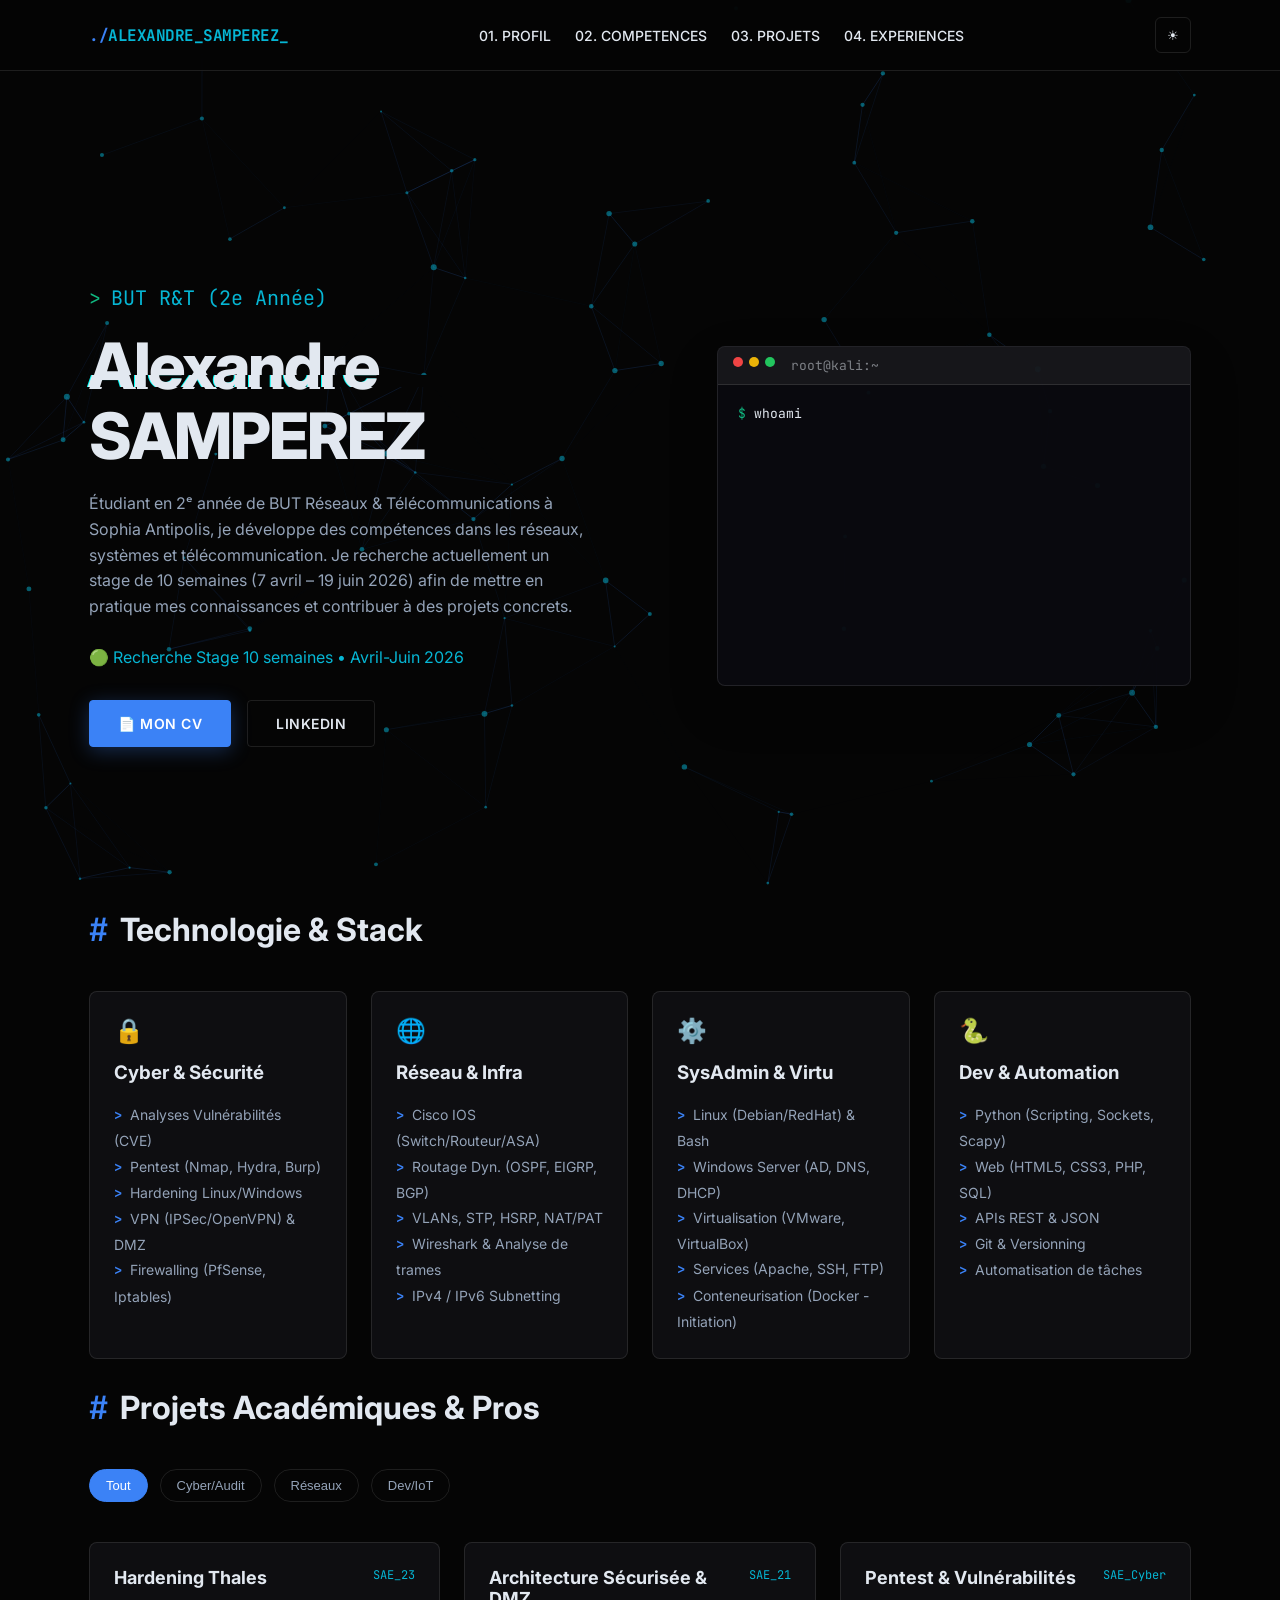
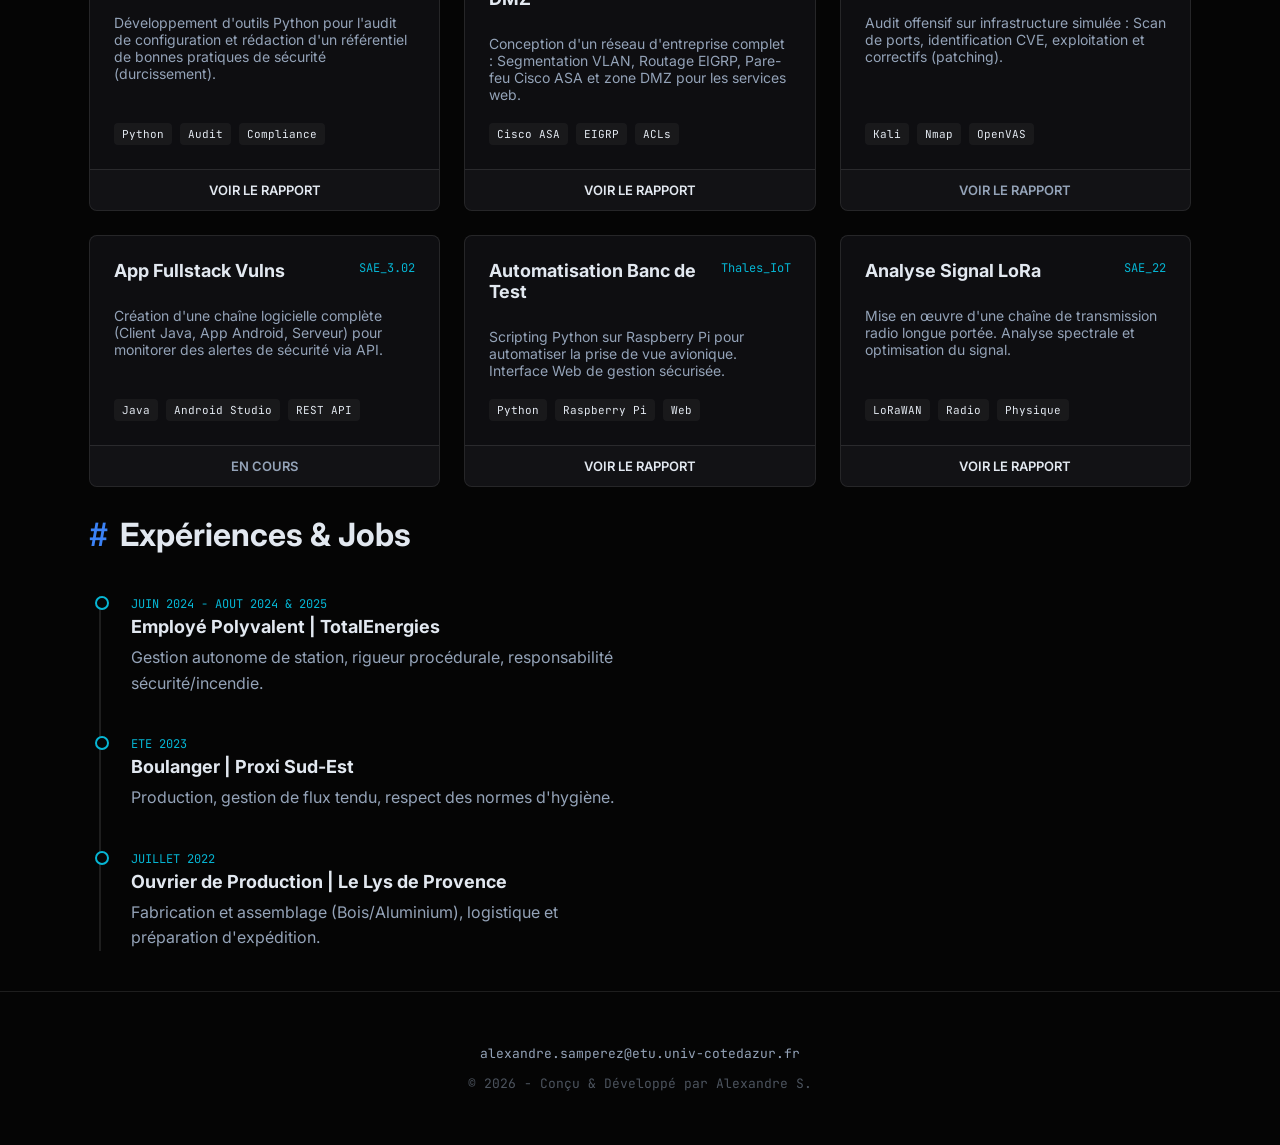
==== index.html @ 9ec98d9a "Update index.html" ====
<!DOCTYPE html>
<html lang="fr" data-theme="dark">
<head>
  <meta charset="utf-8" />
  <meta name="viewport" content="width=device-width,initial-scale=1" />
  <title>Portfolio – Alexandre SAMPEREZ | R&T</title>
  <meta name="description" content="Portfolio Alexandre SAMPEREZ – BUT R&T – Réseaux, Systèmes & Cybersécurité">
  <link href="https://fonts.googleapis.com/css2?family=JetBrains+Mono:wght@400;700&family=Inter:wght@400;600;800&display=swap" rel="stylesheet">
  <link rel="icon" type="image/png" href="favicon.png"> 
  
  <style>
    /* --- VARIABLES (Gestion Thème Sombre par défaut) --- */
    :root {
      --bg: #050505;
      --text: #e2e8f0;
      --muted: #94a3b8;
      --card-bg: rgba(20, 20, 25, 0.6);
      --card-border: rgba(255, 255, 255, 0.1);
      --pri: #3b82f6;       /* Bleu Roi */
      --accent: #06b6d4;    /* Cyan */
      --code: #10b981;      /* Vert Terminal */
      --terminal-bg: rgba(10, 10, 15, 0.95);
      --font-main: 'Inter', sans-serif;
      --font-mono: 'JetBrains Mono', monospace;
      --particle-color: rgba(6, 182, 212, 0.5); /* Cyan particules */
      --line-color: rgba(59, 130, 246, 0.2);
    }

    /* --- MODE CLAIR (Override) --- */
    [data-theme="light"] {
      --bg: #f0f4f8;        /* Blanc grisuté tech */
      --text: #1e293b;      /* Gris très foncé */
      --muted: #64748b;
      --card-bg: rgba(255, 255, 255, 0.85);
      --card-border: #cbd5e1; /* Gris clair */
      --pri: #2563eb;       /* Bleu plus vif */
      --accent: #0891b2;    /* Cyan plus foncé */
      --code: #059669;
      --terminal-bg: #1e293b; /* Le terminal reste sombre pour le style */
      --particle-color: rgba(37, 99, 235, 0.3); /* Bleu particules */
      --line-color: rgba(37, 99, 235, 0.15);
    }
    
    *{box-sizing:border-box}
    html{scroll-behavior:smooth}
    
    body{
      margin:0;
      background:var(--bg);
      color:var(--text);
      font-family:var(--font-main);
      overflow-x: hidden;
      transition: background 0.3s, color 0.3s;
    }

    /* BACKGROUND ANIMATION CANVAS */
    #network-canvas {
      position: fixed; top: 0; left: 0; width: 100%; height: 100%;
      z-index: -1; opacity: 1; pointer-events: none; transition: opacity 0.3s;
    }

    a{color:inherit;text-decoration:none;transition:0.3s}
    .container{max-width:1150px;margin:0 auto;padding:0 24px; position:relative; z-index:2;}

    /* --- NAVIGATION --- */
    header{
      position:sticky;top:0;z-index:100;
      background:rgba(var(--bg), 0.8); /* Astuce pour transparence */
      background-color: var(--bg); /* Fallback */
      backdrop-filter:blur(12px);
      border-bottom:1px solid var(--card-border);
      transition: background-color 0.3s;
    }
    /* Fix backdrop pour light/dark via RGBA dynamique en JS ou simple opacité background */
    [data-theme="light"] header { background: rgba(240, 244, 248, 0.85); }
    [data-theme="dark"] header { background: rgba(5, 5, 5, 0.85); }

    .nav{display:flex;align-items:center;justify-content:space-between;height:70px}
    .brand{font-family:var(--font-mono); font-weight:700; color:var(--accent); letter-spacing:-0.5px;}
    .navlinks{display:none;gap:24px;font-size:14px;font-weight:500}
    @media (min-width:768px){.navlinks{display:flex}}
    .navlinks a:hover{color:var(--accent);}
    
    /* Boutons Header */
    .header-actions { display:flex; gap:10px; align-items:center; }
    .btn-icon {
      background:transparent; border:1px solid var(--card-border); color:var(--text);
      width:36px; height:36px; border-radius:6px; cursor:pointer; display:grid; place-items:center;
      transition:0.3s;
    }
    .btn-icon:hover { border-color:var(--accent); color:var(--accent); background:rgba(255,255,255,0.05); }

    /* --- HERO SECTION --- */
    .hero{
      min-height:90vh;
      display:flex; flex-direction:column; justify-content:center;
      padding-top:80px;
    }
    @media (min-width:900px){ 
      .hero-grid { display:grid; grid-template-columns:1.2fr 1fr; gap:60px; align-items:center; } 
    }

    .hero-text h1{
      font-size:clamp(40px, 6vw, 64px);
      line-height:1.1; font-weight:800; margin:0 0 20px 0; letter-spacing:-2px;
    }
    
    /* GLITCH EFFECT (Adapté pour être visible en light mode) */
    .glitch { position: relative; }
    .glitch::before, .glitch::after {
      content: attr(data-text); position: absolute; top: 0; left: 0; width: 100%; height: 100%;
      background: var(--bg); /* Important pour cacher le texte dessous */
    }
    .glitch::before {
      left: 2px; text-shadow: -1px 0 #ff00c1; clip: rect(44px, 450px, 56px, 0);
      animation: glitch-anim 5s infinite linear alternate-reverse;
    }
    .glitch::after {
      left: -2px; text-shadow: -1px 0 #00fff9; clip: rect(44px, 450px, 56px, 0);
      animation: glitch-anim2 5s infinite linear alternate-reverse;
    }
    @keyframes glitch-anim {
      0% { clip: rect(31px, 9999px, 94px, 0); }
      5% { clip: rect(70px, 9999px, 11px, 0); }
      100% { clip: rect(48px, 9999px, 80px, 0); }
    }
    @keyframes glitch-anim2 {
      0% { clip: rect(65px, 9999px, 100px, 0); }
      5% { clip: rect(10px, 9999px, 30px, 0); }
      100% { clip: rect(10px, 9999px, 98px, 0); }
    }

    .subtitle{
      font-size:20px; color:var(--accent); margin-bottom:20px; font-family:var(--font-mono);
      display:flex; align-items:center; gap:10px;
    }
    .subtitle::before { content:">"; color:var(--code); }

    .desc{ color:var(--muted); line-height:1.6; max-width:500px; margin-bottom:30px; font-size:16px;}

    /* TERMINAL WINDOW STYLE */
    .terminal{
      background:var(--terminal-bg);
      border:1px solid var(--card-border);
      border-radius:8px;
      box-shadow: 0 20px 50px rgba(0,0,0,0.2);
      font-family:var(--font-mono); font-size:13px;
      overflow:hidden;
      width:100%;
      color: #e2e8f0; /* Force le texte clair dans le terminal même en mode light */
    }
    .terminal-header{
      background:rgba(255,255,255,0.05); padding:10px 15px; display:flex; gap:6px;
      border-bottom:1px solid rgba(255,255,255,0.1);
    }
    .dot{width:10px; height:10px; border-radius:50%;}
    .red{background:#ef4444} .yellow{background:#eab308} .green{background:#22c55e}
    .terminal-body{ padding:20px; color: #94a3b8; height:300px; overflow-y:auto;}
    .cmd{ color: #e2e8f0; }
    .out{ color: var(--code); margin-bottom:10px; display:block;}
    .cursor{ animation: blink 1s infinite; font-weight:bold; color:var(--accent);}
    @keyframes blink{ 50%{opacity:0} }

    /* BUTTONS */
    .cta-group{ display:flex; gap:16px; margin-top:30px; }
    .btn{
      padding:14px 28px; border-radius:4px; font-weight:600; cursor:pointer;
      display:inline-flex; align-items:center; gap:10px; transition:0.3s;
      text-transform:uppercase; font-size:14px; letter-spacing:0.5px;
    }
    .btn-pri{
      background:var(--pri); color:white; border:1px solid var(--pri);
      box-shadow:0 4px 20px rgba(59, 130, 246, 0.3);
    }
    .btn-pri:hover{ box-shadow:0 6px 25px rgba(59, 130, 246, 0.5); transform:translateY(-2px); }
    .btn-sec{
      background:transparent; border:1px solid var(--card-border); color:var(--text);
    }
    .btn-sec:hover{ border-color:var(--text); background:rgba(125,125,125,0.1); }

    /* --- SECTIONS COMMON --- */
    section{padding:100px 0;}
    h2{ font-size:32px; margin-bottom:40px; display:flex; align-items:center; gap:12px; color:var(--text);}
    h2::before{ content:"#"; color:var(--pri); font-family:var(--font-mono); }

    /* --- SKILLS GRID --- */
    .grid-skills{ display:grid; grid-template-columns:repeat(auto-fit, minmax(250px, 1fr)); gap:24px; }
    .skill-card{
      background:var(--card-bg); border:1px solid var(--card-border);
      padding:24px; border-radius:8px; transition:0.3s;
    }
    .skill-card:hover{ border-color:var(--accent); box-shadow:0 10px 30px -10px rgba(6, 182, 212, 0.15); transform:translateY(-5px); }
    .skill-icon{ font-size:24px; margin-bottom:16px; color:var(--accent); }
    .skill-list{ list-style:none; padding:0; margin:0; font-size:14px; color:var(--muted); line-height:1.8; }
    .skill-list li::before{ content:"> "; color:var(--pri); font-family:var(--font-mono); font-weight:bold; }

    /* --- PROJECTS --- */
    .filter-bar{ margin-bottom:40px; display:flex; gap:12px; flex-wrap:wrap; }
    .filter-pill{
      background:transparent; border:1px solid var(--card-border);
      padding:8px 16px; border-radius:50px; cursor:pointer; font-size:13px; color:var(--muted); transition:0.3s;
    }
    .filter-pill:hover, .filter-pill.active{ background:var(--pri); color:white; border-color:var(--pri); }

    .project-grid{ display:grid; grid-template-columns:repeat(auto-fill, minmax(300px, 1fr)); gap:24px; }
    .project-card{
      background:var(--card-bg); border:1px solid var(--card-border);
      border-radius:8px; overflow:hidden; display:flex; flex-direction:column;
      transition:0.3s; position:relative;
    }
    .project-card::before{
      content:""; position:absolute; top:0; left:0; width:100%; height:2px;
      background:linear-gradient(90deg, var(--pri), var(--accent));
      transform:scaleX(0); transform-origin:left; transition:0.4s;
    }
    .project-card:hover::before{ transform:scaleX(1); }
    .project-card:hover{ transform:translateY(-5px); box-shadow:0 10px 30px -10px rgba(0,0,0,0.1); }

    .p-body{ padding:24px; flex-grow:1; display:flex; flex-direction:column; }
    .p-head{ display:flex; justify-content:space-between; align-items:start; margin-bottom:12px; }
    .p-title{ font-size:18px; font-weight:700; margin:0; color:var(--text); }
    .p-folder{ font-family:var(--font-mono); font-size:12px; color:var(--accent); }
    .p-desc{ font-size:14px; color:var(--muted); margin-bottom:20px; flex-grow:1; }
    .p-tags{ display:flex; flex-wrap:wrap; gap:8px; margin-top:auto; }
    .tag{ font-size:11px; font-family:var(--font-mono); padding:4px 8px; background:rgba(125,125,125,0.1); border-radius:4px; color:var(--text); }
    
    .p-link{
      display:block; text-align:center; padding:12px; font-size:13px; font-weight:600; color:var(--text);
      border-top:1px solid var(--card-border); background:rgba(125,125,125,0.05);
    }
    .p-link:hover{ background:rgba(125,125,125,0.1); color:var(--accent); }

    /* --- XP TIMELINE --- */
    .timeline{ border-left:2px solid var(--card-border); padding-left:30px; margin-left:10px; }
    .xp-item{ position:relative; margin-bottom:40px; }
    .xp-item::after{
      content:""; position:absolute; left:-36px; top:0; width:10px; height:10px;
      background:var(--bg); border:2px solid var(--accent); border-radius:50%;
      transition:background 0.3s;
    }
    .xp-date{ font-family:var(--font-mono); color:var(--accent); font-size:12px; margin-bottom:4px; display:block; }
    .xp-title{ font-size:18px; font-weight:700; margin:0 0 8px 0; color:var(--text); }

    /* --- FOOTER --- */
    footer{ border-top:1px solid var(--card-border); padding:40px 0; text-align:center; color:var(--muted); font-size:13px; font-family:var(--font-mono); }
    
    /* ANIMATIONS */
    .reveal{ opacity:0; transform:translateY(20px); transition:0.6s ease-out; }
    .reveal.active{ opacity:1; transform:translateY(0); }
  </style>
</head>
<body>

  <canvas id="network-canvas"></canvas>

  <header>
    <div class="container nav">
      <div class="brand">
        <span style="color:var(--pri)">./</span>ALEXANDRE_SAMPEREZ<span class="cursor">_</span>
      </div>
      <nav class="navlinks">
        <a href="#">01. PROFIL</a>
        <a href="#skills">02. COMPETENCES</a>
        <a href="#projects">03. PROJETS</a>
        <a href="#xp">04. EXPERIENCES</a>
      </nav>
      
      <div class="header-actions">
        <button id="themeToggle" class="btn-icon" title="Changer le thème">☀</button>
      </div>
    </div>
  </header>

  <main>
    <section class="hero container">
      <div class="hero-grid">
        <div class="hero-text reveal active">
          <div class="subtitle">BUT R&T (2e Année)</div>
          <h1 class="glitch" data-text="Alexandre SAMPEREZ">Alexandre SAMPEREZ</h1>
          <p class="desc">
            Étudiant en 2ᵉ année de BUT Réseaux & Télécommunications à Sophia Antipolis, je développe des compétences dans les réseaux, systèmes et télécommunication. Je recherche actuellement un stage de 10 semaines (7 avril – 19 juin 2026) afin de mettre en pratique mes connaissances et contribuer à des projets concrets.
            <br><br>
            <span style="color:var(--accent)">🟢 Recherche Stage 10 semaines • Avril-Juin 2026</span>
          </p>
          <div class="cta-group">
            <a href="CV_SAMPEREZ_Alexandre.pdf" target="_blank" class="btn btn-pri">📄 MON CV</a>
            <a href="https://linkedin.com/in/alexandresamperez" target="_blank" class="btn btn-sec">LinkedIn</a>
          </div>
        </div>

        <div class="terminal reveal active">
          <div class="terminal-header">
            <div class="dot red"></div><div class="dot yellow"></div><div class="dot green"></div>
            <span style="margin-left:10px; opacity:0.5">root@kali:~</span>
          </div>
          <div class="terminal-body" id="term-body">
            </div>
        </div>
      </div>
    </section>

    <section id="skills" class="container">
      <h2 class="reveal">Technologie & Stack</h2>
      <div class="grid-skills">
        
        <div class="skill-card reveal">
          <div class="skill-icon">🔒</div>
          <h3 style="margin-top:0; color:var(--text)">Cyber & Sécurité</h3>
          <ul class="skill-list">
            <li>Analyses Vulnérabilités (CVE)</li>
            <li>Pentest (Nmap, Hydra, Burp)</li>
            <li>Hardening Linux/Windows</li>
            <li>VPN (IPSec/OpenVPN) & DMZ</li>
            <li>Firewalling (PfSense, Iptables)</li>
          </ul>
        </div>

        <div class="skill-card reveal">
          <div class="skill-icon">🌐</div>
          <h3 style="margin-top:0; color:var(--text)">Réseau & Infra</h3>
          <ul class="skill-list">
            <li>Cisco IOS (Switch/Routeur/ASA)</li>
            <li>Routage Dyn. (OSPF, EIGRP, BGP)</li>
            <li>VLANs, STP, HSRP, NAT/PAT</li>
            <li>Wireshark & Analyse de trames</li>
            <li>IPv4 / IPv6 Subnetting</li>
          </ul>
        </div>

        <div class="skill-card reveal">
          <div class="skill-icon">⚙️</div>
          <h3 style="margin-top:0; color:var(--text)">SysAdmin & Virtu</h3>
          <ul class="skill-list">
            <li>Linux (Debian/RedHat) & Bash</li>
            <li>Windows Server (AD, DNS, DHCP)</li>
            <li>Virtualisation (VMware, VirtualBox)</li>
            <li>Services (Apache, SSH, FTP)</li>
            <li>Conteneurisation (Docker - Initiation)</li>
          </ul>
        </div>

        <div class="skill-card reveal">
          <div class="skill-icon">🐍</div>
          <h3 style="margin-top:0; color:var(--text)">Dev & Automation</h3>
          <ul class="skill-list">
            <li>Python (Scripting, Sockets, Scapy)</li>
            <li>Web (HTML5, CSS3, PHP, SQL)</li>
            <li>APIs REST & JSON</li>
            <li>Git & Versionning</li>
            <li>Automatisation de tâches</li>
          </ul>
        </div>

      </div>
    </section>

    <section id="projects" class="container">
      <h2 class="reveal">Projets Académiques & Pros</h2>
      
      <div class="filter-bar reveal">
        <button class="filter-pill active" onclick="filter('all')">Tout</button>
        <button class="filter-pill" onclick="filter('cyber')">Cyber/Audit</button>
        <button class="filter-pill" onclick="filter('net')">Réseaux</button>
        <button class="filter-pill" onclick="filter('dev')">Dev/IoT</button>
      </div>

      <div class="project-grid">
        
        <div class="project-card reveal" data-cat="cyber dev">
          <div class="p-body">
            <div class="p-head">
              <h3 class="p-title">Hardening Thales</h3>
              <span class="p-folder">SAE_23</span>
            </div>
            <p class="p-desc">Développement d'outils Python pour l'audit de configuration et rédaction d'un référentiel de bonnes pratiques de sécurité (durcissement).</p>
            <div class="p-tags">
              <span class="tag">Python</span>
              <span class="tag">Audit</span>
              <span class="tag">Compliance</span>
            </div>
          </div>
          <a href="Thales13_SAE23_24_rapport.docx.pdf" target="_blank" class="p-link">VOIR LE RAPPORT</a>
        </div>

        <div class="project-card reveal" data-cat="net cyber">
          <div class="p-body">
            <div class="p-head">
              <h3 class="p-title">Architecture Sécurisée & DMZ</h3>
              <span class="p-folder">SAE_21</span>
            </div>
            <p class="p-desc">Conception d'un réseau d'entreprise complet : Segmentation VLAN, Routage EIGRP, Pare-feu Cisco ASA et zone DMZ pour les services web.</p>
            <div class="p-tags">
              <span class="tag">Cisco ASA</span>
              <span class="tag">EIGRP</span>
              <span class="tag">ACLs</span>
            </div>
          </div>
          <a href="RAPPORT_SAE21_DROUSSI_SAMPEREZ_GRIRA.pdf" target="_blank" class="p-link">VOIR LE RAPPORT</a>
        </div>

        <div class="project-card reveal" data-cat="cyber">
          <div class="p-body">
            <div class="p-head">
              <h3 class="p-title">Pentest & Vulnérabilités</h3>
              <span class="p-folder">SAE_Cyber</span>
            </div>
            <p class="p-desc">Audit offensif sur infrastructure simulée : Scan de ports, identification CVE, exploitation et correctifs (patching).</p>
            <div class="p-tags">
              <span class="tag">Kali</span>
              <span class="tag">Nmap</span>
              <span class="tag">OpenVAS</span>
            </div>
          </div>
          <a href="RAPPORT_SAE34_SAMPEREZ_Alexandre.pdf" class="p-link" style="color:var(--muted)">VOIR LE RAPPORT</a>
        </div>

        <div class="project-card reveal" data-cat="dev">
          <div class="p-body">
            <div class="p-head">
              <h3 class="p-title">App Fullstack Vulns</h3>
              <span class="p-folder">SAE_3.02</span>
            </div>
            <p class="p-desc">Création d'une chaîne logicielle complète (Client Java, App Android, Serveur) pour monitorer des alertes de sécurité via API.</p>
            <div class="p-tags">
              <span class="tag">Java</span>
              <span class="tag">Android Studio</span>
              <span class="tag">REST API</span>
            </div>
          </div>
          <a href="#" class="p-link" style="color:var(--muted)">EN COURS</a>
        </div>

        <div class="project-card reveal" data-cat="dev">
          <div class="p-body">
            <div class="p-head">
              <h3 class="p-title">Automatisation Banc de Test</h3>
              <span class="p-folder">Thales_IoT</span>
            </div>
            <p class="p-desc">Scripting Python sur Raspberry Pi pour automatiser la prise de vue avionique. Interface Web de gestion sécurisée.</p>
            <div class="p-tags">
              <span class="tag">Python</span>
              <span class="tag">Raspberry Pi</span>
              <span class="tag">Web</span>
            </div>
          </div>
          <a href="rapport sae23_24 Groupe 1.pdf" target="_blank" class="p-link">VOIR LE RAPPORT</a>
        </div>

         <div class="project-card reveal" data-cat="net">
          <div class="p-body">
            <div class="p-head">
              <h3 class="p-title">Analyse Signal LoRa</h3>
              <span class="p-folder">SAE_22</span>
            </div>
            <p class="p-desc">Mise en œuvre d'une chaîne de transmission radio longue portée. Analyse spectrale et optimisation du signal.</p>
            <div class="p-tags">
              <span class="tag">LoRaWAN</span>
              <span class="tag">Radio</span>
              <span class="tag">Physique</span>
            </div>
          </div>
          <a href="Sujet de seance encadrée N°7_DROUSSI_SAMPEREZ_ABDALLAH_DESMET.pdf" target="_blank" class="p-link">VOIR LE RAPPORT</a>
        </div>

      </div>
    </section>

    <section id="xp" class="container">
      <h2 class="reveal">Expériences & Jobs</h2>
      <div class="timeline reveal">
        <div class="xp-item">
          <span class="xp-date">JUIN 2024 - AOUT 2024 & 2025</span>
          <h3 class="xp-title">Employé Polyvalent | TotalEnergies</h3>
          <p class="desc" style="margin:0">Gestion autonome de station, rigueur procédurale, responsabilité sécurité/incendie.</p>
        </div>
        <div class="xp-item">
          <span class="xp-date">ETE 2023</span>
          <h3 class="xp-title">Boulanger | Proxi Sud-Est</h3>
          <p class="desc" style="margin:0">Production, gestion de flux tendu, respect des normes d'hygiène.</p>
        </div>
        <div class="xp-item">
          <span class="xp-date">JUILLET 2022</span>
          <h3 class="xp-title">Ouvrier de Production | Le Lys de Provence</h3>
          <p class="desc" style="margin:0">Fabrication et assemblage (Bois/Aluminium), logistique et préparation d'expédition.</p>
        </div>
      </div>
    </section>
  </main>

  <footer>
    <div class="container">
      <p>alexandre.samperez@etu.univ-cotedazur.fr</p>
      <p style="opacity:0.5; margin-top:10px">© <span id="year"></span> - Conçu & Développé par Alexandre S.</p>
    </div>
  </footer>

  <script>
    // 1. THEME MANAGEMENT
    const themeBtn = document.getElementById('themeToggle');
    const html = document.documentElement;
    
    // Check local storage or preference
    const savedTheme = localStorage.getItem('theme') || 'dark';
    html.setAttribute('data-theme', savedTheme);
    themeBtn.textContent = savedTheme === 'light' ? '🌙' : '☀';

    themeBtn.addEventListener('click', () => {
      const current = html.getAttribute('data-theme');
      const target = current === 'dark' ? 'light' : 'dark';
      html.setAttribute('data-theme', target);
      localStorage.setItem('theme', target);
      themeBtn.textContent = target === 'light' ? '🌙' : '☀';
      // Force update of particle color in the next animation frame
    });

    // 2. TERMINAL TYPEWRITER EFFECT
    const termBody = document.getElementById('term-body');
    const commands = [
      { text: "whoami", type: "cmd" },
      { text: "Alexandre SAMPEREZ, Étudiant BUT R&T", type: "out" },
      { text: "cat skills.txt | grep 'Network'", type: "cmd" },
      { text: "> Cisco CCNA (notions), OSPF, VLANs, Wireshark", type: "out" },
      { text: "./find_internship.sh --date='Avril 2026'", type: "cmd" },
      { text: "Searching... Match Found! Available for 10 weeks.", type: "out" },
      { text: "contact --email", type: "cmd" },
      { text: "alexandre.samperez@etu.univ-cotedazur.fr", type: "out", style:"color:var(--accent)" }
    ];

    let cmdIndex = 0;
    let charIndex = 0;
    
    function typeTerminal() {
      if (cmdIndex >= commands.length) return;
      
      const line = commands[cmdIndex];
      let currentLineDiv = termBody.lastElementChild;
      if (!currentLineDiv || charIndex === 0) {
        currentLineDiv = document.createElement('div');
        currentLineDiv.className = line.type;
        if(line.type === 'cmd') currentLineDiv.innerHTML = '<span style="color:var(--code)">$</span> ';
        if(line.style) currentLineDiv.style = line.style;
        termBody.appendChild(currentLineDiv);
      }

      if (line.type === 'cmd') {
        if (charIndex < line.text.length) {
          currentLineDiv.innerHTML += line.text.charAt(charIndex);
          charIndex++;
          setTimeout(typeTerminal, 50 + Math.random()*50);
        } else {
          cmdIndex++;
          charIndex = 0;
          setTimeout(typeTerminal, 800);
        }
      } else {
        currentLineDiv.innerText = line.text;
        cmdIndex++;
        charIndex = 0;
        termBody.scrollTop = termBody.scrollHeight;
        setTimeout(typeTerminal, 200);
      }
    }
    setTimeout(typeTerminal, 1000);

    // 3. NETWORK CANVAS ANIMATION
    const canvas = document.getElementById('network-canvas');
    const ctx = canvas.getContext('2d');
    let width, height;
    let particles = [];

    function resize() {
      width = canvas.width = window.innerWidth;
      height = canvas.height = window.innerHeight;
    }
    window.addEventListener('resize', resize);
    resize();

    class Particle {
      constructor() {
        this.x = Math.random() * width;
        this.y = Math.random() * height;
        this.vx = (Math.random() - 0.5) * 0.5;
        this.vy = (Math.random() - 0.5) * 0.5;
        this.size = Math.random() * 2 + 1;
      }
      update() {
        this.x += this.vx;
        this.y += this.vy;
        if (this.x < 0 || this.x > width) this.vx *= -1;
        if (this.y < 0 || this.y > height) this.vy *= -1;
      }
      draw(color) {
        ctx.fillStyle = color;
        ctx.beginPath();
        ctx.arc(this.x, this.y, this.size, 0, Math.PI * 2);
        ctx.fill();
      }
    }

    function initParticles() {
      particles = [];
      const count = Math.min(window.innerWidth / 15, 100);
      for (let i = 0; i < count; i++) particles.push(new Particle());
    }
    initParticles();

    function animate() {
      ctx.clearRect(0, 0, width, height);
      
      // Get colors dynamically from CSS variables
      const style = getComputedStyle(document.documentElement);
      const pColor = style.getPropertyValue('--particle-color').trim();
      const lColor = style.getPropertyValue('--line-color').trim();

      for (let i = 0; i < particles.length; i++) {
        particles[i].update();
        particles[i].draw(pColor);
        for (let j = i; j < particles.length; j++) {
          const dx = particles[i].x - particles[j].x;
          const dy = particles[i].y - particles[j].y;
          const dist = Math.sqrt(dx * dx + dy * dy);
          if (dist < 150) {
            ctx.strokeStyle = lColor.replace('0.2', (1 - dist/150) * 0.4); // Dynamic opacity
            ctx.lineWidth = 0.5;
            ctx.beginPath();
            ctx.moveTo(particles[i].x, particles[i].y);
            ctx.lineTo(particles[j].x, particles[j].y);
            ctx.stroke();
          }
        }
      }
      requestAnimationFrame(animate);
    }
    animate();

    // 4. FILTERING & SCROLL REVEAL
    function filter(cat) {
      document.querySelectorAll('.filter-pill').forEach(btn => btn.classList.remove('active'));
      event.target.classList.add('active');
      document.querySelectorAll('.project-card').forEach(card => {
        if(cat === 'all' || card.dataset.cat.includes(cat)) card.style.display = 'flex';
        else card.style.display = 'none';
      });
    }

    const observer = new IntersectionObserver((entries)=>{
      entries.forEach(e => { if(e.isIntersecting) e.target.classList.add('active') });
    }, {threshold:0.1});
    document.querySelectorAll('.reveal').forEach(el => observer.observe(el));

    document.getElementById('year').textContent = new Date().getFullYear();
  </script>
</body>
</html>
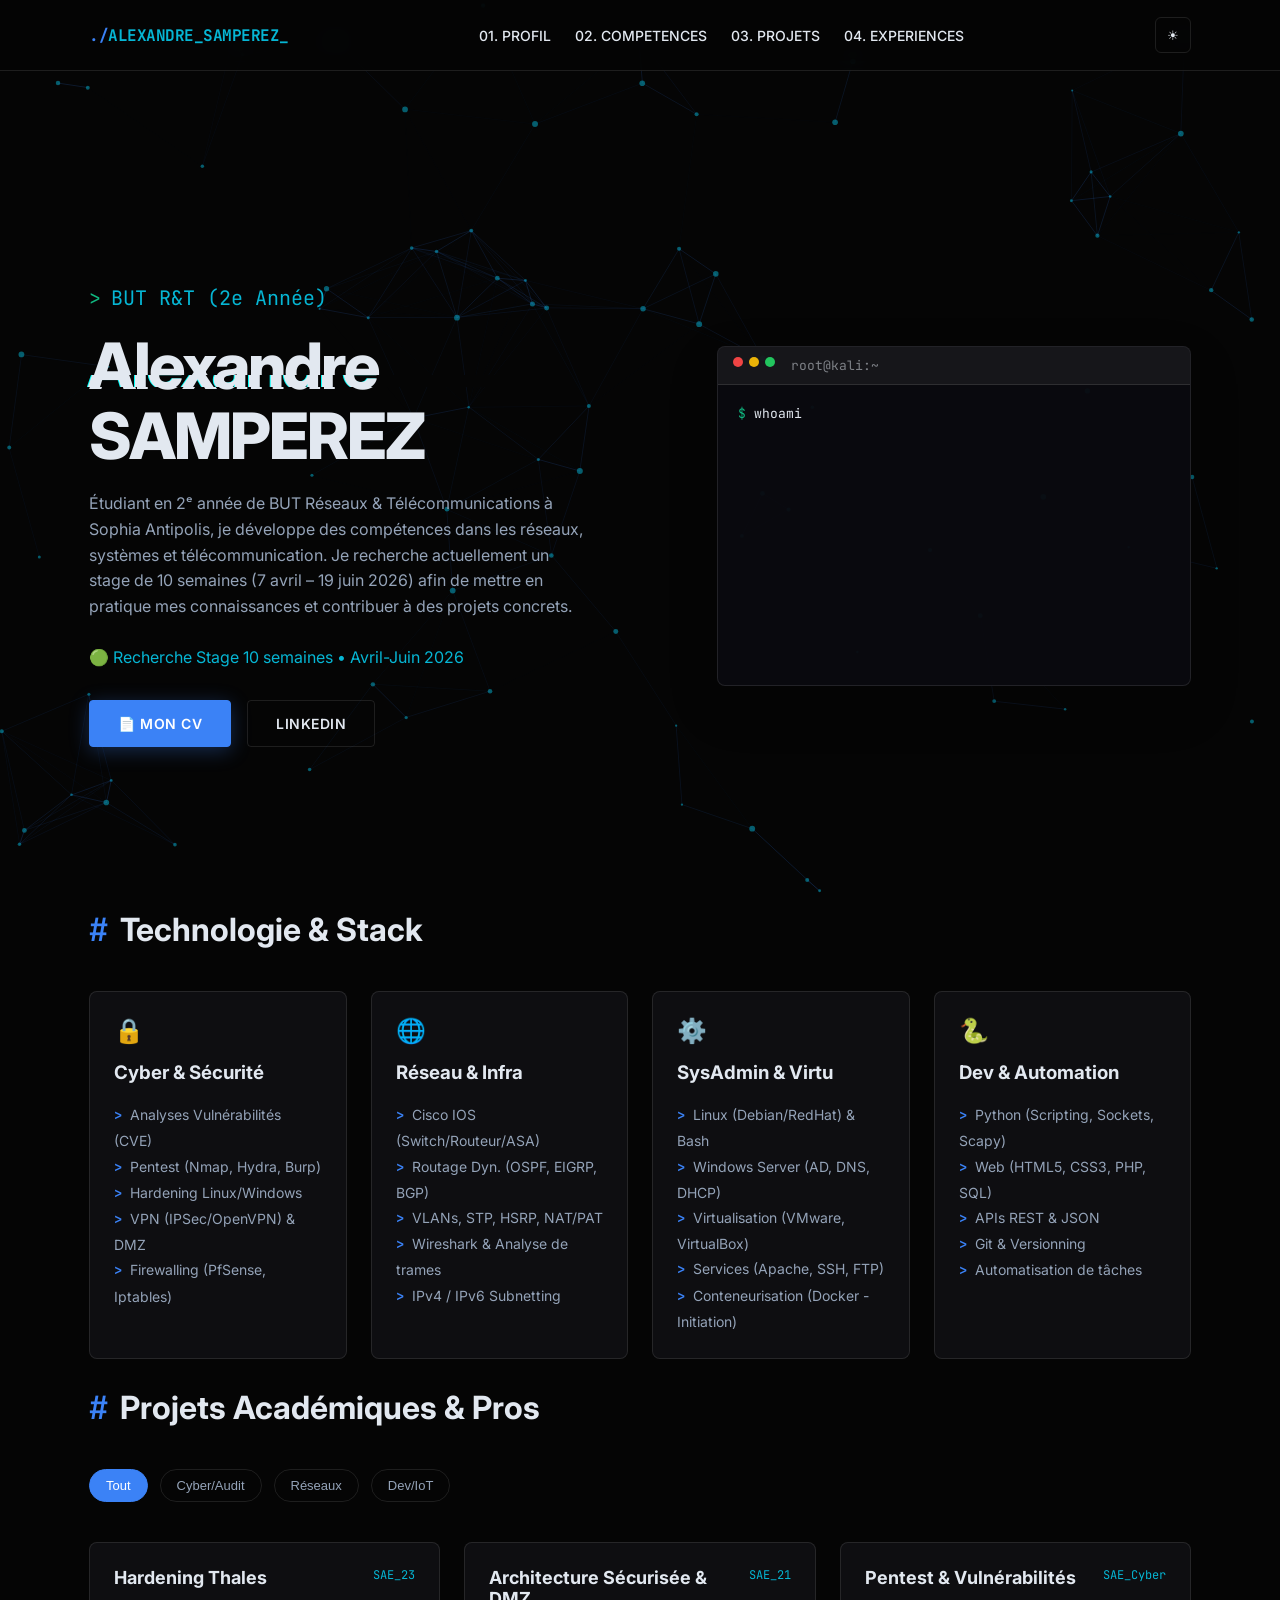
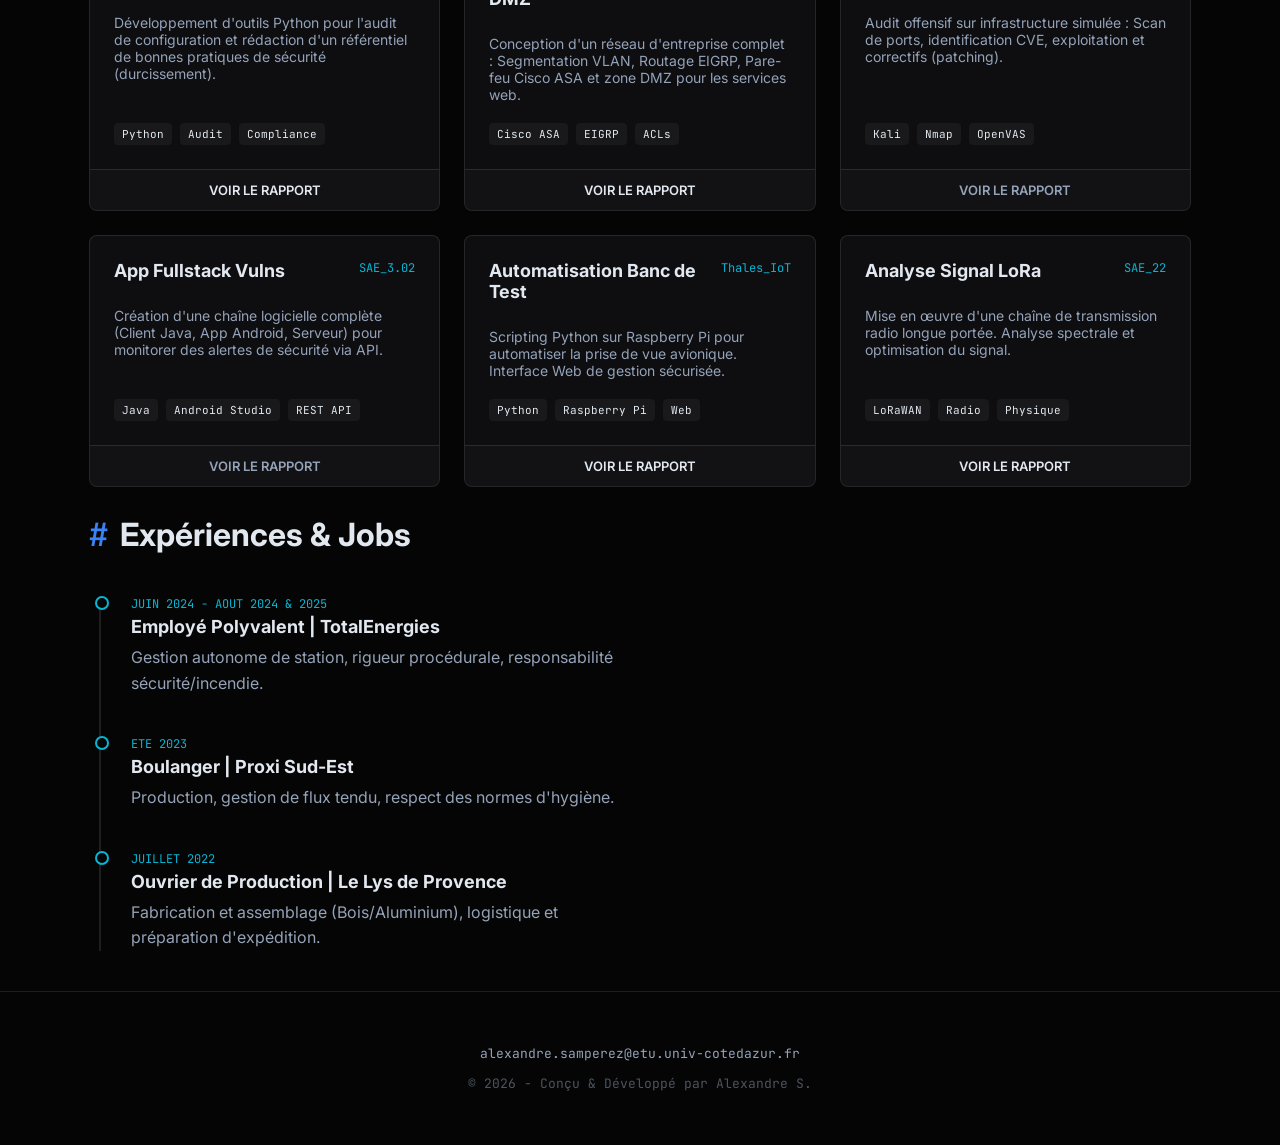
==== commit c5200ab3: "Update link to point to presentation.pdf" ====
--- a/index.html
+++ b/index.html
@@ -427,7 +427,7 @@
               <span class="tag">REST API</span>
             </div>
           </div>
-          <a href="#" class="p-link" style="color:var(--muted)">EN COURS</a>
+          <a href="presentation.pdf" class="p-link" style="color:var(--muted)">VOIR LE RAPPORT</a>
         </div>
 
         <div class="project-card reveal" data-cat="dev">
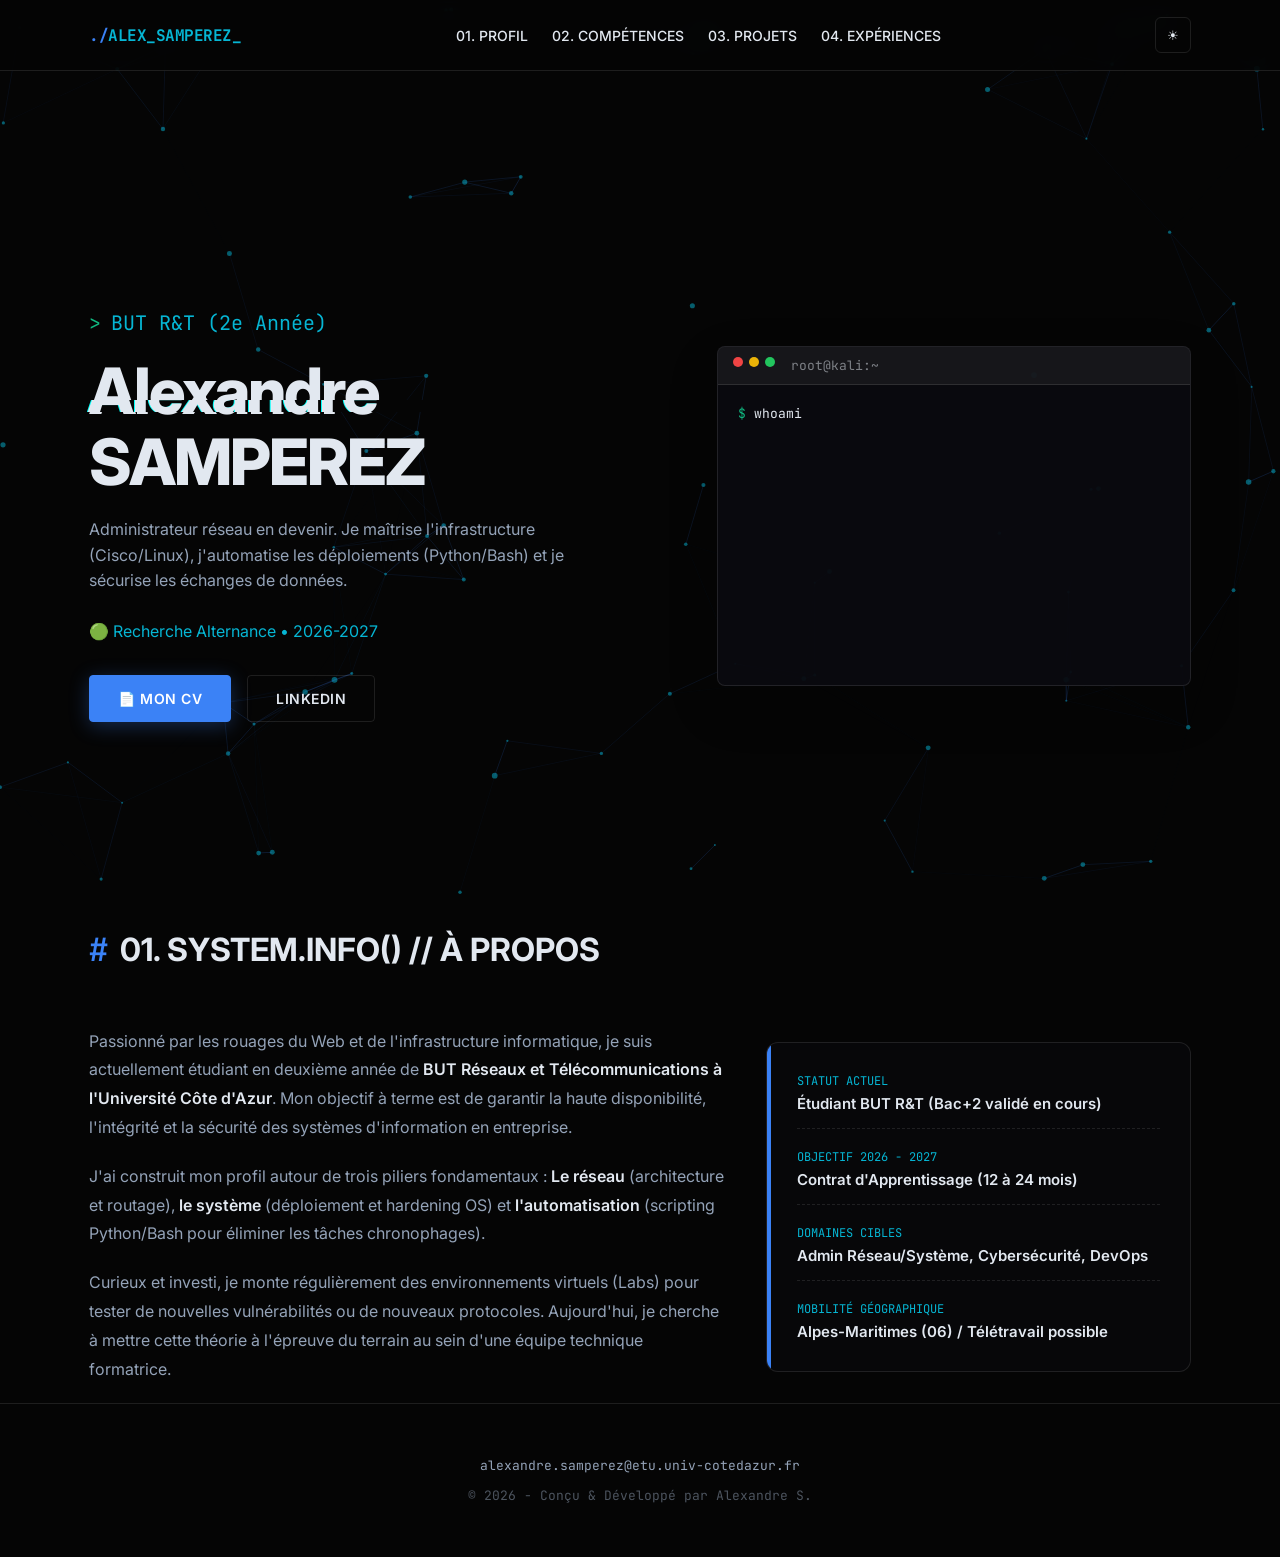
==== commit a5b14597: "Refonte page compétences + corrections projets - Redesign compétences en cartes bento avec filtres, " ====
--- a/index.html
+++ b/index.html
@@ -7,264 +7,22 @@
   <meta name="description" content="Portfolio Alexandre SAMPEREZ – BUT R&T – Réseaux, Systèmes & Cybersécurité">
   <link href="https://fonts.googleapis.com/css2?family=JetBrains+Mono:wght@400;700&family=Inter:wght@400;600;800&display=swap" rel="stylesheet">
   <link rel="icon" type="image/png" href="favicon.png"> 
-  
-  <style>
-    /* --- VARIABLES (Gestion Thème Sombre par défaut) --- */
-    :root {
-      --bg: #050505;
-      --text: #e2e8f0;
-      --muted: #94a3b8;
-      --card-bg: rgba(20, 20, 25, 0.6);
-      --card-border: rgba(255, 255, 255, 0.1);
-      --pri: #3b82f6;       /* Bleu Roi */
-      --accent: #06b6d4;    /* Cyan */
-      --code: #10b981;      /* Vert Terminal */
-      --terminal-bg: rgba(10, 10, 15, 0.95);
-      --font-main: 'Inter', sans-serif;
-      --font-mono: 'JetBrains Mono', monospace;
-      --particle-color: rgba(6, 182, 212, 0.5); /* Cyan particules */
-      --line-color: rgba(59, 130, 246, 0.2);
-    }
-
-    /* --- MODE CLAIR (Override) --- */
-    [data-theme="light"] {
-      --bg: #f0f4f8;        /* Blanc grisuté tech */
-      --text: #1e293b;      /* Gris très foncé */
-      --muted: #64748b;
-      --card-bg: rgba(255, 255, 255, 0.85);
-      --card-border: #cbd5e1; /* Gris clair */
-      --pri: #2563eb;       /* Bleu plus vif */
-      --accent: #0891b2;    /* Cyan plus foncé */
-      --code: #059669;
-      --terminal-bg: #1e293b; /* Le terminal reste sombre pour le style */
-      --particle-color: rgba(37, 99, 235, 0.3); /* Bleu particules */
-      --line-color: rgba(37, 99, 235, 0.15);
-    }
-    
-    *{box-sizing:border-box}
-    html{scroll-behavior:smooth}
-    
-    body{
-      margin:0;
-      background:var(--bg);
-      color:var(--text);
-      font-family:var(--font-main);
-      overflow-x: hidden;
-      transition: background 0.3s, color 0.3s;
-    }
-
-    /* BACKGROUND ANIMATION CANVAS */
-    #network-canvas {
-      position: fixed; top: 0; left: 0; width: 100%; height: 100%;
-      z-index: -1; opacity: 1; pointer-events: none; transition: opacity 0.3s;
-    }
-
-    a{color:inherit;text-decoration:none;transition:0.3s}
-    .container{max-width:1150px;margin:0 auto;padding:0 24px; position:relative; z-index:2;}
-
-    /* --- NAVIGATION --- */
-    header{
-      position:sticky;top:0;z-index:100;
-      background:rgba(var(--bg), 0.8); /* Astuce pour transparence */
-      background-color: var(--bg); /* Fallback */
-      backdrop-filter:blur(12px);
-      border-bottom:1px solid var(--card-border);
-      transition: background-color 0.3s;
-    }
-    /* Fix backdrop pour light/dark via RGBA dynamique en JS ou simple opacité background */
-    [data-theme="light"] header { background: rgba(240, 244, 248, 0.85); }
-    [data-theme="dark"] header { background: rgba(5, 5, 5, 0.85); }
-
-    .nav{display:flex;align-items:center;justify-content:space-between;height:70px}
-    .brand{font-family:var(--font-mono); font-weight:700; color:var(--accent); letter-spacing:-0.5px;}
-    .navlinks{display:none;gap:24px;font-size:14px;font-weight:500}
-    @media (min-width:768px){.navlinks{display:flex}}
-    .navlinks a:hover{color:var(--accent);}
-    
-    /* Boutons Header */
-    .header-actions { display:flex; gap:10px; align-items:center; }
-    .btn-icon {
-      background:transparent; border:1px solid var(--card-border); color:var(--text);
-      width:36px; height:36px; border-radius:6px; cursor:pointer; display:grid; place-items:center;
-      transition:0.3s;
-    }
-    .btn-icon:hover { border-color:var(--accent); color:var(--accent); background:rgba(255,255,255,0.05); }
-
-    /* --- HERO SECTION --- */
-    .hero{
-      min-height:90vh;
-      display:flex; flex-direction:column; justify-content:center;
-      padding-top:80px;
-    }
-    @media (min-width:900px){ 
-      .hero-grid { display:grid; grid-template-columns:1.2fr 1fr; gap:60px; align-items:center; } 
-    }
-
-    .hero-text h1{
-      font-size:clamp(40px, 6vw, 64px);
-      line-height:1.1; font-weight:800; margin:0 0 20px 0; letter-spacing:-2px;
-    }
-    
-    /* GLITCH EFFECT (Adapté pour être visible en light mode) */
-    .glitch { position: relative; }
-    .glitch::before, .glitch::after {
-      content: attr(data-text); position: absolute; top: 0; left: 0; width: 100%; height: 100%;
-      background: var(--bg); /* Important pour cacher le texte dessous */
-    }
-    .glitch::before {
-      left: 2px; text-shadow: -1px 0 #ff00c1; clip: rect(44px, 450px, 56px, 0);
-      animation: glitch-anim 5s infinite linear alternate-reverse;
-    }
-    .glitch::after {
-      left: -2px; text-shadow: -1px 0 #00fff9; clip: rect(44px, 450px, 56px, 0);
-      animation: glitch-anim2 5s infinite linear alternate-reverse;
-    }
-    @keyframes glitch-anim {
-      0% { clip: rect(31px, 9999px, 94px, 0); }
-      5% { clip: rect(70px, 9999px, 11px, 0); }
-      100% { clip: rect(48px, 9999px, 80px, 0); }
-    }
-    @keyframes glitch-anim2 {
-      0% { clip: rect(65px, 9999px, 100px, 0); }
-      5% { clip: rect(10px, 9999px, 30px, 0); }
-      100% { clip: rect(10px, 9999px, 98px, 0); }
-    }
-
-    .subtitle{
-      font-size:20px; color:var(--accent); margin-bottom:20px; font-family:var(--font-mono);
-      display:flex; align-items:center; gap:10px;
-    }
-    .subtitle::before { content:">"; color:var(--code); }
-
-    .desc{ color:var(--muted); line-height:1.6; max-width:500px; margin-bottom:30px; font-size:16px;}
-
-    /* TERMINAL WINDOW STYLE */
-    .terminal{
-      background:var(--terminal-bg);
-      border:1px solid var(--card-border);
-      border-radius:8px;
-      box-shadow: 0 20px 50px rgba(0,0,0,0.2);
-      font-family:var(--font-mono); font-size:13px;
-      overflow:hidden;
-      width:100%;
-      color: #e2e8f0; /* Force le texte clair dans le terminal même en mode light */
-    }
-    .terminal-header{
-      background:rgba(255,255,255,0.05); padding:10px 15px; display:flex; gap:6px;
-      border-bottom:1px solid rgba(255,255,255,0.1);
-    }
-    .dot{width:10px; height:10px; border-radius:50%;}
-    .red{background:#ef4444} .yellow{background:#eab308} .green{background:#22c55e}
-    .terminal-body{ padding:20px; color: #94a3b8; height:300px; overflow-y:auto;}
-    .cmd{ color: #e2e8f0; }
-    .out{ color: var(--code); margin-bottom:10px; display:block;}
-    .cursor{ animation: blink 1s infinite; font-weight:bold; color:var(--accent);}
-    @keyframes blink{ 50%{opacity:0} }
-
-    /* BUTTONS */
-    .cta-group{ display:flex; gap:16px; margin-top:30px; }
-    .btn{
-      padding:14px 28px; border-radius:4px; font-weight:600; cursor:pointer;
-      display:inline-flex; align-items:center; gap:10px; transition:0.3s;
-      text-transform:uppercase; font-size:14px; letter-spacing:0.5px;
-    }
-    .btn-pri{
-      background:var(--pri); color:white; border:1px solid var(--pri);
-      box-shadow:0 4px 20px rgba(59, 130, 246, 0.3);
-    }
-    .btn-pri:hover{ box-shadow:0 6px 25px rgba(59, 130, 246, 0.5); transform:translateY(-2px); }
-    .btn-sec{
-      background:transparent; border:1px solid var(--card-border); color:var(--text);
-    }
-    .btn-sec:hover{ border-color:var(--text); background:rgba(125,125,125,0.1); }
-
-    /* --- SECTIONS COMMON --- */
-    section{padding:100px 0;}
-    h2{ font-size:32px; margin-bottom:40px; display:flex; align-items:center; gap:12px; color:var(--text);}
-    h2::before{ content:"#"; color:var(--pri); font-family:var(--font-mono); }
-
-    /* --- SKILLS GRID --- */
-    .grid-skills{ display:grid; grid-template-columns:repeat(auto-fit, minmax(250px, 1fr)); gap:24px; }
-    .skill-card{
-      background:var(--card-bg); border:1px solid var(--card-border);
-      padding:24px; border-radius:8px; transition:0.3s;
-    }
-    .skill-card:hover{ border-color:var(--accent); box-shadow:0 10px 30px -10px rgba(6, 182, 212, 0.15); transform:translateY(-5px); }
-    .skill-icon{ font-size:24px; margin-bottom:16px; color:var(--accent); }
-    .skill-list{ list-style:none; padding:0; margin:0; font-size:14px; color:var(--muted); line-height:1.8; }
-    .skill-list li::before{ content:"> "; color:var(--pri); font-family:var(--font-mono); font-weight:bold; }
-
-    /* --- PROJECTS --- */
-    .filter-bar{ margin-bottom:40px; display:flex; gap:12px; flex-wrap:wrap; }
-    .filter-pill{
-      background:transparent; border:1px solid var(--card-border);
-      padding:8px 16px; border-radius:50px; cursor:pointer; font-size:13px; color:var(--muted); transition:0.3s;
-    }
-    .filter-pill:hover, .filter-pill.active{ background:var(--pri); color:white; border-color:var(--pri); }
-
-    .project-grid{ display:grid; grid-template-columns:repeat(auto-fill, minmax(300px, 1fr)); gap:24px; }
-    .project-card{
-      background:var(--card-bg); border:1px solid var(--card-border);
-      border-radius:8px; overflow:hidden; display:flex; flex-direction:column;
-      transition:0.3s; position:relative;
-    }
-    .project-card::before{
-      content:""; position:absolute; top:0; left:0; width:100%; height:2px;
-      background:linear-gradient(90deg, var(--pri), var(--accent));
-      transform:scaleX(0); transform-origin:left; transition:0.4s;
-    }
-    .project-card:hover::before{ transform:scaleX(1); }
-    .project-card:hover{ transform:translateY(-5px); box-shadow:0 10px 30px -10px rgba(0,0,0,0.1); }
-
-    .p-body{ padding:24px; flex-grow:1; display:flex; flex-direction:column; }
-    .p-head{ display:flex; justify-content:space-between; align-items:start; margin-bottom:12px; }
-    .p-title{ font-size:18px; font-weight:700; margin:0; color:var(--text); }
-    .p-folder{ font-family:var(--font-mono); font-size:12px; color:var(--accent); }
-    .p-desc{ font-size:14px; color:var(--muted); margin-bottom:20px; flex-grow:1; }
-    .p-tags{ display:flex; flex-wrap:wrap; gap:8px; margin-top:auto; }
-    .tag{ font-size:11px; font-family:var(--font-mono); padding:4px 8px; background:rgba(125,125,125,0.1); border-radius:4px; color:var(--text); }
-    
-    .p-link{
-      display:block; text-align:center; padding:12px; font-size:13px; font-weight:600; color:var(--text);
-      border-top:1px solid var(--card-border); background:rgba(125,125,125,0.05);
-    }
-    .p-link:hover{ background:rgba(125,125,125,0.1); color:var(--accent); }
-
-    /* --- XP TIMELINE --- */
-    .timeline{ border-left:2px solid var(--card-border); padding-left:30px; margin-left:10px; }
-    .xp-item{ position:relative; margin-bottom:40px; }
-    .xp-item::after{
-      content:""; position:absolute; left:-36px; top:0; width:10px; height:10px;
-      background:var(--bg); border:2px solid var(--accent); border-radius:50%;
-      transition:background 0.3s;
-    }
-    .xp-date{ font-family:var(--font-mono); color:var(--accent); font-size:12px; margin-bottom:4px; display:block; }
-    .xp-title{ font-size:18px; font-weight:700; margin:0 0 8px 0; color:var(--text); }
-
-    /* --- FOOTER --- */
-    footer{ border-top:1px solid var(--card-border); padding:40px 0; text-align:center; color:var(--muted); font-size:13px; font-family:var(--font-mono); }
-    
-    /* ANIMATIONS */
-    .reveal{ opacity:0; transform:translateY(20px); transition:0.6s ease-out; }
-    .reveal.active{ opacity:1; transform:translateY(0); }
-  </style>
+  <link rel="stylesheet" href="style.css">
 </head>
 <body>
-
   <canvas id="network-canvas"></canvas>
 
   <header>
     <div class="container nav">
       <div class="brand">
-        <span style="color:var(--pri)">./</span>ALEXANDRE_SAMPEREZ<span class="cursor">_</span>
+        <span style="color:var(--pri)">./</span>ALEX_SAMPEREZ<span class="cursor">_</span>
       </div>
       <nav class="navlinks">
-        <a href="#">01. PROFIL</a>
-        <a href="#skills">02. COMPETENCES</a>
-        <a href="#projects">03. PROJETS</a>
-        <a href="#xp">04. EXPERIENCES</a>
+        <a href="index.html">01. PROFIL</a>
+        <a href="competences.html">02. COMPÉTENCES</a>
+        <a href="projects.html">03. PROJETS</a>
+        <a href="experiences.html">04. EXPÉRIENCES</a>
       </nav>
-      
       <div class="header-actions">
         <button id="themeToggle" class="btn-icon" title="Changer le thème">☀</button>
       </div>
@@ -278,9 +36,9 @@
           <div class="subtitle">BUT R&T (2e Année)</div>
           <h1 class="glitch" data-text="Alexandre SAMPEREZ">Alexandre SAMPEREZ</h1>
           <p class="desc">
-            Étudiant en 2ᵉ année de BUT Réseaux & Télécommunications à Sophia Antipolis, je développe des compétences dans les réseaux, systèmes et télécommunication. Je recherche actuellement un stage de 10 semaines (7 avril – 19 juin 2026) afin de mettre en pratique mes connaissances et contribuer à des projets concrets.
+            Administrateur réseau en devenir. Je maîtrise l'infrastructure (Cisco/Linux), j'automatise les déploiements (Python/Bash) et je sécurise les échanges de données.
             <br><br>
-            <span style="color:var(--accent)">🟢 Recherche Stage 10 semaines • Avril-Juin 2026</span>
+            <span style="color:var(--accent)">🟢 Recherche Alternance • 2026-2027 </span>
           </p>
           <div class="cta-group">
             <a href="CV_SAMPEREZ_Alexandre.pdf" target="_blank" class="btn btn-pri">📄 MON CV</a>
@@ -299,192 +57,43 @@
       </div>
     </section>
 
-    <section id="skills" class="container">
-      <h2 class="reveal">Technologie & Stack</h2>
-      <div class="grid-skills">
-        
-        <div class="skill-card reveal">
-          <div class="skill-icon">🔒</div>
-          <h3 style="margin-top:0; color:var(--text)">Cyber & Sécurité</h3>
-          <ul class="skill-list">
-            <li>Analyses Vulnérabilités (CVE)</li>
-            <li>Pentest (Nmap, Hydra, Burp)</li>
-            <li>Hardening Linux/Windows</li>
-            <li>VPN (IPSec/OpenVPN) & DMZ</li>
-            <li>Firewalling (PfSense, Iptables)</li>
-          </ul>
+    <section id="about" class="container" style="padding-top: 20px;">
+      <h2 class="reveal">01. SYSTEM.INFO() // À PROPOS</h2>
+      
+      <div class="about-grid reveal">
+        <div class="about-text">
+          <p>
+            Passionné par les rouages du Web et de l'infrastructure informatique, je suis actuellement étudiant en deuxième année de <strong>BUT Réseaux et Télécommunications à l'Université Côte d'Azur</strong>. Mon objectif à terme est de garantir la haute disponibilité, l'intégrité et la sécurité des systèmes d'information en entreprise.
+          </p>
+          <p>
+            J'ai construit mon profil autour de trois piliers fondamentaux : <strong>Le réseau</strong> (architecture et routage), <strong>le système</strong> (déploiement et hardening OS) et <strong>l'automatisation</strong> (scripting Python/Bash pour éliminer les tâches chronophages).
+          </p>
+          <p>
+            Curieux et investi, je monte régulièrement des environnements virtuels (Labs) pour tester de nouvelles vulnérabilités ou de nouveaux protocoles. Aujourd'hui, je cherche à mettre cette théorie à l'épreuve du terrain au sein d'une équipe technique formatrice.
+          </p>
         </div>
 
-        <div class="skill-card reveal">
-          <div class="skill-icon">🌐</div>
-          <h3 style="margin-top:0; color:var(--text)">Réseau & Infra</h3>
-          <ul class="skill-list">
-            <li>Cisco IOS (Switch/Routeur/ASA)</li>
-            <li>Routage Dyn. (OSPF, EIGRP, BGP)</li>
-            <li>VLANs, STP, HSRP, NAT/PAT</li>
-            <li>Wireshark & Analyse de trames</li>
-            <li>IPv4 / IPv6 Subnetting</li>
-          </ul>
+        <div class="id-card">
+          <div class="id-item">
+            <span class="id-label">Statut Actuel</span>
+            <span class="id-value">Étudiant BUT R&T (Bac+2 validé en cours)</span>
+          </div>
+          <div class="id-item">
+            <span class="id-label">Objectif 2026 - 2027</span>
+            <span class="id-value">Contrat d'Apprentissage (12 à 24 mois)</span>
+          </div>
+          <div class="id-item">
+            <span class="id-label">Domaines cibles</span>
+            <span class="id-value">Admin Réseau/Système, Cybersécurité, DevOps</span>
+          </div>
+          <div class="id-item">
+            <span class="id-label">Mobilité Géographique</span>
+            <span class="id-value">Alpes-Maritimes (06) / Télétravail possible</span>
+          </div>
         </div>
-
-        <div class="skill-card reveal">
-          <div class="skill-icon">⚙️</div>
-          <h3 style="margin-top:0; color:var(--text)">SysAdmin & Virtu</h3>
-          <ul class="skill-list">
-            <li>Linux (Debian/RedHat) & Bash</li>
-            <li>Windows Server (AD, DNS, DHCP)</li>
-            <li>Virtualisation (VMware, VirtualBox)</li>
-            <li>Services (Apache, SSH, FTP)</li>
-            <li>Conteneurisation (Docker - Initiation)</li>
-          </ul>
-        </div>
-
-        <div class="skill-card reveal">
-          <div class="skill-icon">🐍</div>
-          <h3 style="margin-top:0; color:var(--text)">Dev & Automation</h3>
-          <ul class="skill-list">
-            <li>Python (Scripting, Sockets, Scapy)</li>
-            <li>Web (HTML5, CSS3, PHP, SQL)</li>
-            <li>APIs REST & JSON</li>
-            <li>Git & Versionning</li>
-            <li>Automatisation de tâches</li>
-          </ul>
-        </div>
-
       </div>
     </section>
 
-    <section id="projects" class="container">
-      <h2 class="reveal">Projets Académiques & Pros</h2>
-      
-      <div class="filter-bar reveal">
-        <button class="filter-pill active" onclick="filter('all')">Tout</button>
-        <button class="filter-pill" onclick="filter('cyber')">Cyber/Audit</button>
-        <button class="filter-pill" onclick="filter('net')">Réseaux</button>
-        <button class="filter-pill" onclick="filter('dev')">Dev/IoT</button>
-      </div>
-
-      <div class="project-grid">
-        
-        <div class="project-card reveal" data-cat="cyber dev">
-          <div class="p-body">
-            <div class="p-head">
-              <h3 class="p-title">Hardening Thales</h3>
-              <span class="p-folder">SAE_23</span>
-            </div>
-            <p class="p-desc">Développement d'outils Python pour l'audit de configuration et rédaction d'un référentiel de bonnes pratiques de sécurité (durcissement).</p>
-            <div class="p-tags">
-              <span class="tag">Python</span>
-              <span class="tag">Audit</span>
-              <span class="tag">Compliance</span>
-            </div>
-          </div>
-          <a href="Thales13_SAE23_24_rapport.docx.pdf" target="_blank" class="p-link">VOIR LE RAPPORT</a>
-        </div>
-
-        <div class="project-card reveal" data-cat="net cyber">
-          <div class="p-body">
-            <div class="p-head">
-              <h3 class="p-title">Architecture Sécurisée & DMZ</h3>
-              <span class="p-folder">SAE_21</span>
-            </div>
-            <p class="p-desc">Conception d'un réseau d'entreprise complet : Segmentation VLAN, Routage EIGRP, Pare-feu Cisco ASA et zone DMZ pour les services web.</p>
-            <div class="p-tags">
-              <span class="tag">Cisco ASA</span>
-              <span class="tag">EIGRP</span>
-              <span class="tag">ACLs</span>
-            </div>
-          </div>
-          <a href="RAPPORT_SAE21_DROUSSI_SAMPEREZ_GRIRA.pdf" target="_blank" class="p-link">VOIR LE RAPPORT</a>
-        </div>
-
-        <div class="project-card reveal" data-cat="cyber">
-          <div class="p-body">
-            <div class="p-head">
-              <h3 class="p-title">Pentest & Vulnérabilités</h3>
-              <span class="p-folder">SAE_Cyber</span>
-            </div>
-            <p class="p-desc">Audit offensif sur infrastructure simulée : Scan de ports, identification CVE, exploitation et correctifs (patching).</p>
-            <div class="p-tags">
-              <span class="tag">Kali</span>
-              <span class="tag">Nmap</span>
-              <span class="tag">OpenVAS</span>
-            </div>
-          </div>
-          <a href="RAPPORT_SAE34_SAMPEREZ_Alexandre.pdf" class="p-link" style="color:var(--muted)">VOIR LE RAPPORT</a>
-        </div>
-
-        <div class="project-card reveal" data-cat="dev">
-          <div class="p-body">
-            <div class="p-head">
-              <h3 class="p-title">App Fullstack Vulns</h3>
-              <span class="p-folder">SAE_3.02</span>
-            </div>
-            <p class="p-desc">Création d'une chaîne logicielle complète (Client Java, App Android, Serveur) pour monitorer des alertes de sécurité via API.</p>
-            <div class="p-tags">
-              <span class="tag">Java</span>
-              <span class="tag">Android Studio</span>
-              <span class="tag">REST API</span>
-            </div>
-          </div>
-          <a href="presentation.pdf" class="p-link" style="color:var(--muted)">VOIR LE RAPPORT</a>
-        </div>
-
-        <div class="project-card reveal" data-cat="dev">
-          <div class="p-body">
-            <div class="p-head">
-              <h3 class="p-title">Automatisation Banc de Test</h3>
-              <span class="p-folder">Thales_IoT</span>
-            </div>
-            <p class="p-desc">Scripting Python sur Raspberry Pi pour automatiser la prise de vue avionique. Interface Web de gestion sécurisée.</p>
-            <div class="p-tags">
-              <span class="tag">Python</span>
-              <span class="tag">Raspberry Pi</span>
-              <span class="tag">Web</span>
-            </div>
-          </div>
-          <a href="rapport sae23_24 Groupe 1.pdf" target="_blank" class="p-link">VOIR LE RAPPORT</a>
-        </div>
-
-         <div class="project-card reveal" data-cat="net">
-          <div class="p-body">
-            <div class="p-head">
-              <h3 class="p-title">Analyse Signal LoRa</h3>
-              <span class="p-folder">SAE_22</span>
-            </div>
-            <p class="p-desc">Mise en œuvre d'une chaîne de transmission radio longue portée. Analyse spectrale et optimisation du signal.</p>
-            <div class="p-tags">
-              <span class="tag">LoRaWAN</span>
-              <span class="tag">Radio</span>
-              <span class="tag">Physique</span>
-            </div>
-          </div>
-          <a href="Sujet de seance encadrée N°7_DROUSSI_SAMPEREZ_ABDALLAH_DESMET.pdf" target="_blank" class="p-link">VOIR LE RAPPORT</a>
-        </div>
-
-      </div>
-    </section>
-
-    <section id="xp" class="container">
-      <h2 class="reveal">Expériences & Jobs</h2>
-      <div class="timeline reveal">
-        <div class="xp-item">
-          <span class="xp-date">JUIN 2024 - AOUT 2024 & 2025</span>
-          <h3 class="xp-title">Employé Polyvalent | TotalEnergies</h3>
-          <p class="desc" style="margin:0">Gestion autonome de station, rigueur procédurale, responsabilité sécurité/incendie.</p>
-        </div>
-        <div class="xp-item">
-          <span class="xp-date">ETE 2023</span>
-          <h3 class="xp-title">Boulanger | Proxi Sud-Est</h3>
-          <p class="desc" style="margin:0">Production, gestion de flux tendu, respect des normes d'hygiène.</p>
-        </div>
-        <div class="xp-item">
-          <span class="xp-date">JUILLET 2022</span>
-          <h3 class="xp-title">Ouvrier de Production | Le Lys de Provence</h3>
-          <p class="desc" style="margin:0">Fabrication et assemblage (Bois/Aluminium), logistique et préparation d'expédition.</p>
-        </div>
-      </div>
-    </section>
   </main>
 
   <footer>
@@ -494,161 +103,6 @@
     </div>
   </footer>
 
-  <script>
-    // 1. THEME MANAGEMENT
-    const themeBtn = document.getElementById('themeToggle');
-    const html = document.documentElement;
-    
-    // Check local storage or preference
-    const savedTheme = localStorage.getItem('theme') || 'dark';
-    html.setAttribute('data-theme', savedTheme);
-    themeBtn.textContent = savedTheme === 'light' ? '🌙' : '☀';
-
-    themeBtn.addEventListener('click', () => {
-      const current = html.getAttribute('data-theme');
-      const target = current === 'dark' ? 'light' : 'dark';
-      html.setAttribute('data-theme', target);
-      localStorage.setItem('theme', target);
-      themeBtn.textContent = target === 'light' ? '🌙' : '☀';
-      // Force update of particle color in the next animation frame
-    });
-
-    // 2. TERMINAL TYPEWRITER EFFECT
-    const termBody = document.getElementById('term-body');
-    const commands = [
-      { text: "whoami", type: "cmd" },
-      { text: "Alexandre SAMPEREZ, Étudiant BUT R&T", type: "out" },
-      { text: "cat skills.txt | grep 'Network'", type: "cmd" },
-      { text: "> Cisco CCNA (notions), OSPF, VLANs, Wireshark", type: "out" },
-      { text: "./find_internship.sh --date='Avril 2026'", type: "cmd" },
-      { text: "Searching... Match Found! Available for 10 weeks.", type: "out" },
-      { text: "contact --email", type: "cmd" },
-      { text: "alexandre.samperez@etu.univ-cotedazur.fr", type: "out", style:"color:var(--accent)" }
-    ];
-
-    let cmdIndex = 0;
-    let charIndex = 0;
-    
-    function typeTerminal() {
-      if (cmdIndex >= commands.length) return;
-      
-      const line = commands[cmdIndex];
-      let currentLineDiv = termBody.lastElementChild;
-      if (!currentLineDiv || charIndex === 0) {
-        currentLineDiv = document.createElement('div');
-        currentLineDiv.className = line.type;
-        if(line.type === 'cmd') currentLineDiv.innerHTML = '<span style="color:var(--code)">$</span> ';
-        if(line.style) currentLineDiv.style = line.style;
-        termBody.appendChild(currentLineDiv);
-      }
-
-      if (line.type === 'cmd') {
-        if (charIndex < line.text.length) {
-          currentLineDiv.innerHTML += line.text.charAt(charIndex);
-          charIndex++;
-          setTimeout(typeTerminal, 50 + Math.random()*50);
-        } else {
-          cmdIndex++;
-          charIndex = 0;
-          setTimeout(typeTerminal, 800);
-        }
-      } else {
-        currentLineDiv.innerText = line.text;
-        cmdIndex++;
-        charIndex = 0;
-        termBody.scrollTop = termBody.scrollHeight;
-        setTimeout(typeTerminal, 200);
-      }
-    }
-    setTimeout(typeTerminal, 1000);
-
-    // 3. NETWORK CANVAS ANIMATION
-    const canvas = document.getElementById('network-canvas');
-    const ctx = canvas.getContext('2d');
-    let width, height;
-    let particles = [];
-
-    function resize() {
-      width = canvas.width = window.innerWidth;
-      height = canvas.height = window.innerHeight;
-    }
-    window.addEventListener('resize', resize);
-    resize();
-
-    class Particle {
-      constructor() {
-        this.x = Math.random() * width;
-        this.y = Math.random() * height;
-        this.vx = (Math.random() - 0.5) * 0.5;
-        this.vy = (Math.random() - 0.5) * 0.5;
-        this.size = Math.random() * 2 + 1;
-      }
-      update() {
-        this.x += this.vx;
-        this.y += this.vy;
-        if (this.x < 0 || this.x > width) this.vx *= -1;
-        if (this.y < 0 || this.y > height) this.vy *= -1;
-      }
-      draw(color) {
-        ctx.fillStyle = color;
-        ctx.beginPath();
-        ctx.arc(this.x, this.y, this.size, 0, Math.PI * 2);
-        ctx.fill();
-      }
-    }
-
-    function initParticles() {
-      particles = [];
-      const count = Math.min(window.innerWidth / 15, 100);
-      for (let i = 0; i < count; i++) particles.push(new Particle());
-    }
-    initParticles();
-
-    function animate() {
-      ctx.clearRect(0, 0, width, height);
-      
-      // Get colors dynamically from CSS variables
-      const style = getComputedStyle(document.documentElement);
-      const pColor = style.getPropertyValue('--particle-color').trim();
-      const lColor = style.getPropertyValue('--line-color').trim();
-
-      for (let i = 0; i < particles.length; i++) {
-        particles[i].update();
-        particles[i].draw(pColor);
-        for (let j = i; j < particles.length; j++) {
-          const dx = particles[i].x - particles[j].x;
-          const dy = particles[i].y - particles[j].y;
-          const dist = Math.sqrt(dx * dx + dy * dy);
-          if (dist < 150) {
-            ctx.strokeStyle = lColor.replace('0.2', (1 - dist/150) * 0.4); // Dynamic opacity
-            ctx.lineWidth = 0.5;
-            ctx.beginPath();
-            ctx.moveTo(particles[i].x, particles[i].y);
-            ctx.lineTo(particles[j].x, particles[j].y);
-            ctx.stroke();
-          }
-        }
-      }
-      requestAnimationFrame(animate);
-    }
-    animate();
-
-    // 4. FILTERING & SCROLL REVEAL
-    function filter(cat) {
-      document.querySelectorAll('.filter-pill').forEach(btn => btn.classList.remove('active'));
-      event.target.classList.add('active');
-      document.querySelectorAll('.project-card').forEach(card => {
-        if(cat === 'all' || card.dataset.cat.includes(cat)) card.style.display = 'flex';
-        else card.style.display = 'none';
-      });
-    }
-
-    const observer = new IntersectionObserver((entries)=>{
-      entries.forEach(e => { if(e.isIntersecting) e.target.classList.add('active') });
-    }, {threshold:0.1});
-    document.querySelectorAll('.reveal').forEach(el => observer.observe(el));
-
-    document.getElementById('year').textContent = new Date().getFullYear();
-  </script>
+  <script src="script.js"></script>
 </body>
-</html>
+</html>
--- a/style.css
+++ b/style.css
@@ -0,0 +1,779 @@
+/* --- VARIABLES (Gestion Thème Sombre par défaut) --- */
+:root {
+  --bg: #050505;
+  --text: #e2e8f0;
+  --muted: #94a3b8;
+  --card-bg: rgba(20, 20, 25, 0.6);
+  --card-border: rgba(255, 255, 255, 0.1);
+  --pri: #3b82f6;       /* Bleu Roi */
+  --accent: #06b6d4;    /* Cyan */
+  --code: #10b981;      /* Vert Terminal */
+  --terminal-bg: rgba(10, 10, 15, 0.95);
+  --font-main: 'Inter', sans-serif;
+  --font-mono: 'JetBrains Mono', monospace;
+  --particle-color: rgba(6, 182, 212, 0.5); /* Cyan particules */
+  --line-color: rgba(59, 130, 246, 0.2);
+}
+
+/* --- MODE CLAIR (Override) --- */
+[data-theme="light"] {
+  --bg: #f0f4f8;        /* Blanc grisuté tech */
+  --text: #1e293b;      /* Gris très foncé */
+  --muted: #64748b;
+  --card-bg: rgba(255, 255, 255, 0.85);
+  --card-border: #cbd5e1; /* Gris clair */
+  --pri: #2563eb;       /* Bleu plus vif */
+  --accent: #0891b2;    /* Cyan plus foncé */
+  --code: #059669;
+  --terminal-bg: #1e293b; /* Le terminal reste sombre pour le style */
+  --particle-color: rgba(37, 99, 235, 0.3); /* Bleu particules */
+  --line-color: rgba(37, 99, 235, 0.15);
+}
+
+*{box-sizing:border-box}
+html{scroll-behavior:smooth}
+
+body{
+  margin:0;
+  background:var(--bg);
+  color:var(--text);
+  font-family:var(--font-main);
+  overflow-x: hidden;
+  transition: background 0.3s, color 0.3s;
+}
+
+/* BACKGROUND ANIMATION CANVAS */
+#network-canvas {
+  position: fixed; top: 0; left: 0; width: 100%; height: 100%;
+  z-index: -1; opacity: 1; pointer-events: none; transition: opacity 0.3s;
+}
+
+a{color:inherit;text-decoration:none;transition:0.3s}
+.container{max-width:1150px;margin:0 auto;padding:0 24px; position:relative; z-index:2;}
+
+/* --- NAVIGATION --- */
+header{
+  position:sticky;top:0;z-index:100;
+  background:rgba(var(--bg), 0.8);
+  background-color: var(--bg);
+  backdrop-filter:blur(12px);
+  border-bottom:1px solid var(--card-border);
+  transition: background-color 0.3s;
+}
+[data-theme="light"] header { background: rgba(240, 244, 248, 0.85); }
+[data-theme="dark"] header { background: rgba(5, 5, 5, 0.85); }
+
+.nav{display:flex;align-items:center;justify-content:space-between;height:70px}
+.brand{font-family:var(--font-mono); font-weight:700; color:var(--accent); letter-spacing:-0.5px;}
+.navlinks{display:none;gap:24px;font-size:14px;font-weight:500}
+@media (min-width:768px){.navlinks{display:flex}}
+.navlinks a:hover{color:var(--accent);}
+
+/* Boutons Header */
+.header-actions { display:flex; gap:10px; align-items:center; }
+.btn-icon {
+  background:transparent; border:1px solid var(--card-border); color:var(--text);
+  width:36px; height:36px; border-radius:6px; cursor:pointer; display:grid; place-items:center;
+  transition:0.3s;
+}
+.btn-icon:hover { border-color:var(--accent); color:var(--accent); background:rgba(255,255,255,0.05); }
+
+/* --- HERO SECTION --- */
+.hero{
+  min-height:90vh;
+  display:flex; flex-direction:column; justify-content:center;
+  padding-top:80px;
+}
+@media (min-width:900px){ 
+  .hero-grid { display:grid; grid-template-columns:1.2fr 1fr; gap:60px; align-items:center; } 
+}
+
+.hero-text h1{
+  font-size:clamp(40px, 6vw, 64px);
+  line-height:1.1; font-weight:800; margin:0 0 20px 0; letter-spacing:-2px;
+}
+
+/* GLITCH EFFECT */
+.glitch { position: relative; }
+.glitch::before, .glitch::after {
+  content: attr(data-text); position: absolute; top: 0; left: 0; width: 100%; height: 100%;
+  background: var(--bg);
+}
+.glitch::before {
+  left: 2px; text-shadow: -1px 0 #ff00c1; clip: rect(44px, 450px, 56px, 0);
+  animation: glitch-anim 5s infinite linear alternate-reverse;
+}
+.glitch::after {
+  left: -2px; text-shadow: -1px 0 #00fff9; clip: rect(44px, 450px, 56px, 0);
+  animation: glitch-anim2 5s infinite linear alternate-reverse;
+}
+@keyframes glitch-anim {
+  0% { clip: rect(31px, 9999px, 94px, 0); }
+  5% { clip: rect(70px, 9999px, 11px, 0); }
+  100% { clip: rect(48px, 9999px, 80px, 0); }
+}
+@keyframes glitch-anim2 {
+  0% { clip: rect(65px, 9999px, 100px, 0); }
+  5% { clip: rect(10px, 9999px, 30px, 0); }
+  100% { clip: rect(10px, 9999px, 98px, 0); }
+}
+
+.subtitle{
+  font-size:20px; color:var(--accent); margin-bottom:20px; font-family:var(--font-mono);
+  display:flex; align-items:center; gap:10px;
+}
+.subtitle::before { content:">"; color:var(--code); }
+
+.desc{ color:var(--muted); line-height:1.6; max-width:500px; margin-bottom:30px; font-size:16px;}
+
+/* TERMINAL WINDOW STYLE */
+.terminal{
+  background:var(--terminal-bg);
+  border:1px solid var(--card-border);
+  border-radius:8px;
+  box-shadow: 0 20px 50px rgba(0,0,0,0.2);
+  font-family:var(--font-mono); font-size:13px;
+  overflow:hidden;
+  width:100%;
+  color: #e2e8f0;
+}
+.terminal-header{
+  background:rgba(255,255,255,0.05); padding:10px 15px; display:flex; gap:6px;
+  border-bottom:1px solid rgba(255,255,255,0.1);
+}
+.dot{width:10px; height:10px; border-radius:50%;}
+.red{background:#ef4444} .yellow{background:#eab308} .green{background:#22c55e}
+.terminal-body{ padding:20px; color: #94a3b8; height:300px; overflow-y:auto;}
+.cmd{ color: #e2e8f0; }
+.out{ color: var(--code); margin-bottom:10px; display:block;}
+.cursor{ animation: blink 1s infinite; font-weight:bold; color:var(--accent);}
+@keyframes blink{ 50%{opacity:0} }
+
+/* BUTTONS */
+.cta-group{ display:flex; gap:16px; margin-top:30px; }
+.btn{
+  padding:14px 28px; border-radius:4px; font-weight:600; cursor:pointer;
+  display:inline-flex; align-items:center; gap:10px; transition:0.3s;
+  text-transform:uppercase; font-size:14px; letter-spacing:0.5px;
+}
+.btn-pri{
+  background:var(--pri); color:white; border:1px solid var(--pri);
+  box-shadow:0 4px 20px rgba(59, 130, 246, 0.3);
+}
+.btn-pri:hover{ box-shadow:0 6px 25px rgba(59, 130, 246, 0.5); transform:translateY(-2px); }
+.btn-sec{
+  background:transparent; border:1px solid var(--card-border); color:var(--text);
+}
+.btn-sec:hover{ border-color:var(--text); background:rgba(125,125,125,0.1); }
+
+/* --- SECTIONS COMMON --- */
+section{padding:100px 0;}
+h2{ font-size:32px; margin-bottom:40px; display:flex; align-items:center; gap:12px; color:var(--text);}
+h2::before{ content:"#"; color:var(--pri); font-family:var(--font-mono); }
+
+/* --- PROJECTS --- */
+.filter-bar{ margin-bottom:40px; display:flex; gap:12px; flex-wrap:wrap; }
+.filter-pill{
+  background:transparent; border:1px solid var(--card-border);
+  padding:8px 16px; border-radius:50px; cursor:pointer; font-size:13px; color:var(--muted); transition:0.3s;
+}
+.filter-pill:hover, .filter-pill.active{ background:var(--pri); color:white; border-color:var(--pri); }
+
+.project-grid{ display:grid; grid-template-columns:repeat(auto-fill, minmax(300px, 1fr)); gap:24px; }
+.project-card{
+  background:var(--card-bg); border:1px solid var(--card-border);
+  border-radius:8px; overflow:hidden; display:flex; flex-direction:column;
+  transition:0.3s; position:relative;
+}
+.project-card::before{
+  content:""; position:absolute; top:0; left:0; width:100%; height:2px;
+  background:linear-gradient(90deg, var(--pri), var(--accent));
+  transform:scaleX(0); transform-origin:left; transition:0.4s;
+}
+.project-card:hover::before{ transform:scaleX(1); }
+.project-card:hover{ transform:translateY(-5px); box-shadow:0 10px 30px -10px rgba(0,0,0,0.1); }
+
+.p-body{ padding:24px; flex-grow:1; display:flex; flex-direction:column; }
+.p-head{ display:flex; justify-content:space-between; align-items:start; margin-bottom:12px; }
+.p-title{ font-size:18px; font-weight:700; margin:0; color:var(--text); }
+.p-folder{ font-family:var(--font-mono); font-size:12px; color:var(--accent); }
+.p-desc{ font-size:14px; color:var(--muted); margin-bottom:20px; flex-grow:1; }
+.p-tags{ display:flex; flex-wrap:wrap; gap:8px; margin-top:auto; }
+.tag{ font-size:11px; font-family:var(--font-mono); padding:4px 8px; background:rgba(125,125,125,0.1); border-radius:4px; color:var(--text); }
+
+.p-link{
+  display:block; text-align:center; padding:12px; font-size:13px; font-weight:600; color:var(--text);
+  border-top:1px solid var(--card-border); background:rgba(125,125,125,0.05);
+}
+.p-link:hover{ background:rgba(125,125,125,0.1); color:var(--accent); }
+
+/* --- FOOTER --- */
+footer{ border-top:1px solid var(--card-border); padding:40px 0; text-align:center; color:var(--muted); font-size:13px; font-family:var(--font-mono); }
+
+/* ANIMATIONS */
+.reveal{ opacity:0; transform:translateY(20px); transition:0.6s ease-out; }
+.reveal.active{ opacity:1; transform:translateY(0); }
+
+/* =========================================
+   --- SECTION HEADINGS ---
+   ========================================= */
+.section-heading {
+  font-size: 28px;
+  font-weight: 800;
+  text-align: center;
+  display: flex;
+  align-items: center;
+  justify-content: center;
+  gap: 14px;
+  margin-bottom: 8px;
+  font-family: var(--font-mono);
+  letter-spacing: 1px;
+}
+.section-heading::before { display: none; }
+.heading-icon { font-size: 26px; opacity: 0.9; }
+.heading-line {
+  width: 60px; height: 3px; margin: 0 auto 50px;
+  background: var(--pri);
+  border-radius: 4px;
+}
+
+/* =========================================
+   --- SKILL FILTER BAR ---
+   ========================================= */
+.sk-filter-bar {
+  display: flex;
+  justify-content: center;
+  gap: 12px;
+  flex-wrap: wrap;
+  margin-bottom: 40px;
+}
+.sk-pill {
+  background: transparent;
+  border: 1px solid var(--card-border);
+  padding: 10px 22px;
+  border-radius: 50px;
+  cursor: pointer;
+  font-size: 13px;
+  font-family: var(--font-mono);
+  color: var(--muted);
+  transition: all 0.3s;
+}
+.sk-pill:hover { color: var(--text); border-color: var(--accent); }
+.sk-pill.active {
+  background: var(--pri);
+  color: white;
+  border-color: var(--pri);
+  box-shadow: 0 4px 15px rgba(59, 130, 246, 0.3);
+}
+
+/* =========================================
+   --- SKILL CARDS GRID ---
+   ========================================= */
+.sk-grid {
+  display: grid;
+  grid-template-columns: repeat(auto-fill, minmax(260px, 1fr));
+  gap: 20px;
+}
+@media (min-width: 1100px) {
+  .sk-grid { grid-template-columns: repeat(4, 1fr); }
+  .sk-card.sk-wide { grid-column: span 2; }
+  .sk-card.sk-toolbox { grid-column: 1 / -1; }
+}
+
+/* Split layout for wide cards */
+.sk-split {
+  display: grid;
+  grid-template-columns: 1fr 1fr;
+  gap: 10px 30px;
+}
+
+/* Toolbox chips */
+.sk-chips {
+  display: flex;
+  flex-wrap: wrap;
+  gap: 8px;
+  margin-top: 4px;
+}
+.sk-chip {
+  font-family: var(--font-mono);
+  font-size: 12px;
+  padding: 6px 14px;
+  border-radius: 6px;
+  border: 1px solid rgba(255,255,255,0.1);
+  background: rgba(255,255,255,0.03);
+  color: var(--muted);
+  transition: all 0.3s;
+  cursor: default;
+}
+.sk-chip:hover { transform: translateY(-2px); }
+.sk-chip--cyan { border-color: rgba(6,182,212,0.3); color: var(--accent); }
+.sk-chip--cyan:hover { background: rgba(6,182,212,0.1); box-shadow: 0 4px 12px rgba(6,182,212,0.15); }
+.sk-chip--purple { border-color: rgba(168,85,247,0.3); color: #a855f7; }
+.sk-chip--purple:hover { background: rgba(168,85,247,0.1); box-shadow: 0 4px 12px rgba(168,85,247,0.15); }
+.sk-chip--green { border-color: rgba(34,197,94,0.3); color: #22c55e; }
+.sk-chip--green:hover { background: rgba(34,197,94,0.1); box-shadow: 0 4px 12px rgba(34,197,94,0.15); }
+.sk-chip--yellow { border-color: rgba(234,179,8,0.3); color: #eab308; }
+.sk-chip--yellow:hover { background: rgba(234,179,8,0.1); box-shadow: 0 4px 12px rgba(234,179,8,0.15); }
+
+/* Toolbox card blue left border */
+.sk-toolbox::before { background: var(--pri) !important; }
+
+.sk-card {
+  background: var(--card-bg);
+  border: 1px solid var(--card-border);
+  border-radius: 10px;
+  padding: 28px 24px;
+  position: relative;
+  overflow: hidden;
+  transition: all 0.4s cubic-bezier(0.25, 0.8, 0.25, 1);
+}
+
+/* Colored left border - uses data-accent */
+.sk-card::before {
+  content: '';
+  position: absolute;
+  top: 0; left: 0;
+  width: 3px; height: 100%;
+  background: var(--accent);
+  opacity: 0.6;
+  transition: opacity 0.3s, width 0.3s;
+}
+.sk-card[data-accent="#a855f7"]::before { background: #a855f7; }
+.sk-card[data-accent="#eab308"]::before { background: #eab308; }
+
+/* Hover glow */
+.sk-card:hover {
+  transform: translateY(-4px);
+  border-color: rgba(6, 182, 212, 0.3);
+  box-shadow: 0 8px 30px -10px rgba(6, 182, 212, 0.15);
+}
+.sk-card[data-accent="#a855f7"]:hover {
+  border-color: rgba(168, 85, 247, 0.3);
+  box-shadow: 0 8px 30px -10px rgba(168, 85, 247, 0.15);
+}
+.sk-card[data-accent="#eab308"]:hover {
+  border-color: rgba(234, 179, 8, 0.3);
+  box-shadow: 0 8px 30px -10px rgba(234, 179, 8, 0.15);
+}
+.sk-card:hover::before { opacity: 1; width: 4px; }
+
+/* Scan line on hover */
+.sk-card::after {
+  content: '';
+  position: absolute;
+  top: -100%; left: 0;
+  width: 100%; height: 100%;
+  background: linear-gradient(180deg, transparent 40%, rgba(6, 182, 212, 0.03) 50%, transparent 60%);
+  transition: top 0s;
+  pointer-events: none;
+}
+.sk-card:hover::after {
+  animation: scanline 1.5s ease-out forwards;
+}
+@keyframes scanline {
+  0% { top: -100%; }
+  100% { top: 200%; }
+}
+
+/* Hide cards when filtered out */
+.sk-card.hidden {
+  display: none;
+}
+
+/* Card header */
+.sk-card-header {
+  display: flex;
+  justify-content: space-between;
+  align-items: center;
+  margin-bottom: 16px;
+}
+.sk-card-icon {
+  font-size: 24px;
+  opacity: 0.8;
+}
+.sk-badge {
+  font-family: var(--font-mono);
+  font-size: 11px;
+  font-weight: 700;
+  padding: 4px 10px;
+  border: 1px solid;
+  border-radius: 4px;
+  letter-spacing: 0.5px;
+}
+
+/* Card title */
+.sk-card-title {
+  font-size: 18px;
+  font-weight: 700;
+  margin: 0 0 18px 0;
+  color: var(--text);
+}
+
+/* Skill list */
+.sk-list {
+  list-style: none;
+  padding: 0;
+  margin: 0;
+}
+.sk-list li {
+  font-size: 14px;
+  color: var(--muted);
+  padding: 6px 0;
+  display: flex;
+  align-items: center;
+  gap: 10px;
+  transition: color 0.3s;
+}
+.sk-card:hover .sk-list li { color: var(--text); }
+
+/* Terminal command line per card */
+.sk-terminal-line {
+  font-family: var(--font-mono);
+  font-size: 12px;
+  color: var(--accent);
+  opacity: 0.5;
+  margin-bottom: 10px;
+  transition: opacity 0.3s;
+}
+.sk-card:hover .sk-terminal-line { opacity: 0.9; }
+
+/* Level dots indicator (data-level 1-4) */
+.sk-dots {
+  display: inline-flex;
+  gap: 4px;
+  min-width: 40px;
+}
+.sk-dots::before,
+.sk-dots::after {
+  content: '';
+  width: 7px; height: 7px;
+  border-radius: 50%;
+  background: rgba(255,255,255,0.12);
+  display: inline-block;
+}
+.sk-dots::before {
+  box-shadow:
+    0 0 0 0 rgba(255,255,255,0.12),
+    11px 0 0 0 rgba(255,255,255,0.12);
+}
+.sk-dots::after {
+  box-shadow:
+    0 0 0 0 rgba(255,255,255,0.12);
+}
+/* We use a JS-free approach: color dots via attribute selectors */
+.sk-dots[data-level="1"]::before { background: var(--accent); box-shadow: 11px 0 0 0 rgba(255,255,255,0.12); }
+.sk-dots[data-level="1"]::after { background: rgba(255,255,255,0.12); box-shadow: 0 0 0 0 rgba(255,255,255,0.12); }
+
+.sk-dots[data-level="2"]::before { background: var(--accent); box-shadow: 11px 0 0 0 var(--accent); }
+.sk-dots[data-level="2"]::after { background: rgba(255,255,255,0.12); box-shadow: 0 0 0 0 rgba(255,255,255,0.12); }
+
+.sk-dots[data-level="3"]::before { background: var(--accent); box-shadow: 11px 0 0 0 var(--accent); }
+.sk-dots[data-level="3"]::after { background: var(--accent); box-shadow: 0 0 0 0 rgba(255,255,255,0.12); }
+
+.sk-dots[data-level="4"]::before { background: var(--accent); box-shadow: 11px 0 0 0 var(--accent); }
+.sk-dots[data-level="4"]::after { background: var(--accent); box-shadow: 0 0 0 0 var(--accent); }
+
+[data-accent="#a855f7"] .sk-dots[data-level="1"]::before,
+[data-accent="#a855f7"] .sk-dots[data-level="2"]::before,
+[data-accent="#a855f7"] .sk-dots[data-level="3"]::before,
+[data-accent="#a855f7"] .sk-dots[data-level="4"]::before { background: #a855f7; }
+[data-accent="#a855f7"] .sk-dots[data-level="2"]::before { box-shadow: 11px 0 0 0 #a855f7; }
+[data-accent="#a855f7"] .sk-dots[data-level="3"]::before { box-shadow: 11px 0 0 0 #a855f7; }
+[data-accent="#a855f7"] .sk-dots[data-level="3"]::after { background: #a855f7; }
+[data-accent="#a855f7"] .sk-dots[data-level="4"]::before { box-shadow: 11px 0 0 0 #a855f7; }
+[data-accent="#a855f7"] .sk-dots[data-level="4"]::after { background: #a855f7; box-shadow: 0 0 0 0 #a855f7; }
+
+/* Mini progress bar for soft skills */
+.sk-bar {
+  display: inline-block;
+  width: 40px; height: 5px;
+  background: rgba(255,255,255,0.08);
+  border-radius: 3px;
+  position: relative;
+  overflow: hidden;
+  vertical-align: middle;
+}
+.sk-bar::after {
+  content: '';
+  position: absolute;
+  top: 0; left: 0;
+  height: 100%;
+  width: var(--bar-w, 50%);
+  background: var(--bar-color, var(--accent));
+  border-radius: 3px;
+  transition: width 1s ease;
+}
+
+/* Cert status indicator */
+.sk-cert-status {
+  display: inline-block;
+  width: 8px; height: 8px;
+  border-radius: 50%;
+  vertical-align: middle;
+}
+.sk-cert-status.ok {
+  background: #22c55e;
+  box-shadow: 0 0 6px rgba(34, 197, 94, 0.5);
+}
+
+/* Green accent for certifs card */
+.sk-card[data-accent="#22c55e"]::before { background: #22c55e; }
+.sk-card[data-accent="#22c55e"]:hover {
+  border-color: rgba(34, 197, 94, 0.3);
+  box-shadow: 0 8px 30px -10px rgba(34, 197, 94, 0.15);
+}
+
+/* =========================================
+   --- LANGUES GRID ---
+   ========================================= */
+.lang-grid {
+  display: grid;
+  grid-template-columns: repeat(auto-fill, minmax(220px, 1fr));
+  gap: 20px;
+  max-width: 800px;
+  margin: 0 auto;
+}
+
+.lang-card {
+  background: var(--card-bg);
+  border: 1px solid var(--card-border);
+  border-radius: 10px;
+  padding: 35px 24px;
+  text-align: center;
+  transition: all 0.3s;
+}
+.lang-card:hover {
+  transform: translateY(-4px);
+  border-color: rgba(6, 182, 212, 0.3);
+  box-shadow: 0 8px 25px -10px rgba(6, 182, 212, 0.15);
+}
+
+.lang-circle {
+  width: 56px; height: 56px;
+  border-radius: 50%;
+  border: 2px solid var(--muted);
+  display: flex;
+  align-items: center;
+  justify-content: center;
+  margin: 0 auto 16px;
+  font-family: var(--font-mono);
+  font-size: 18px;
+  font-weight: 700;
+  color: var(--text);
+  transition: border-color 0.3s;
+}
+.lang-card:hover .lang-circle { border-color: var(--accent); }
+
+.lang-name {
+  margin: 0 0 6px 0;
+  font-size: 16px;
+  font-weight: 700;
+  color: var(--text);
+  font-family: var(--font-mono);
+}
+.lang-level {
+  font-size: 13px;
+  font-family: var(--font-mono);
+}
+
+.lang-bar-track {
+  width: 80%;
+  height: 4px;
+  background: rgba(255,255,255,0.08);
+  border-radius: 3px;
+  margin: 14px auto 0;
+  overflow: hidden;
+}
+.lang-bar-fill {
+  height: 100%;
+  width: var(--lang-w, 50%);
+  background: var(--lang-color, var(--accent));
+  border-radius: 3px;
+  transition: width 1.2s ease;
+}
+
+
+/* =========================================
+   --- DESIGN EXPÉRIENCES (TECH TIMELINE) --- 
+   ========================================= */
+.tech-timeline {
+  position: relative;
+  max-width: 850px;
+  margin: 0 auto;
+  padding-left: 40px;
+}
+
+.tech-timeline::before {
+  content: '';
+  position: absolute;
+  top: 0; left: 10px;
+  width: 2px; height: 100%;
+  background: linear-gradient(to bottom, var(--pri), rgba(59, 130, 246, 0.1));
+}
+
+.tech-xp-card {
+  position: relative;
+  background: var(--card-bg);
+  border: 1px solid var(--card-border);
+  border-radius: 8px;
+  padding: 30px;
+  margin-bottom: 40px;
+  transition: all 0.4s ease;
+  box-shadow: 0 4px 15px rgba(0,0,0,0.1);
+}
+
+.tech-xp-card::before {
+  content: '';
+  position: absolute;
+  top: 35px; left: -36px;
+  width: 14px; height: 14px;
+  background: var(--bg);
+  border: 2px solid var(--accent);
+  border-radius: 50%;
+  transition: 0.4s;
+}
+
+.tech-xp-card:hover {
+  border-color: var(--accent);
+  transform: translateX(10px);
+  box-shadow: 0 10px 30px -10px rgba(6, 182, 212, 0.2);
+}
+
+.tech-xp-card:hover::before {
+  background: var(--accent);
+  box-shadow: 0 0 15px var(--accent);
+}
+
+.xp-header {
+  display: flex;
+  flex-wrap: wrap;
+  justify-content: space-between;
+  align-items: flex-start;
+  margin-bottom: 20px;
+  gap: 15px;
+}
+
+.xp-date-badge {
+  background: rgba(6, 182, 212, 0.1);
+  color: var(--accent);
+  padding: 6px 14px;
+  border-radius: 4px;
+  font-family: var(--font-mono);
+  font-size: 13px;
+  border: 1px solid rgba(6, 182, 212, 0.2);
+  display: inline-block;
+}
+
+.xp-title-wrapper h3 {
+  margin: 0 0 8px 0;
+  color: var(--text);
+  font-size: 22px;
+}
+
+.xp-company {
+  color: var(--pri);
+  font-weight: 600;
+  font-size: 15px;
+  display: flex;
+  align-items: center;
+  gap: 8px;
+  font-family: var(--font-mono);
+}
+.xp-company::before { content: '@'; opacity: 0.5; }
+
+.xp-desc {
+  color: var(--muted);
+  line-height: 1.6;
+  font-size: 15px;
+  margin-bottom: 25px;
+}
+
+.xp-soft-skills {
+  display: flex;
+  flex-wrap: wrap;
+  gap: 10px;
+  border-top: 1px dashed rgba(255, 255, 255, 0.1);
+  padding-top: 20px;
+}
+[data-theme="light"] .xp-soft-skills { border-top-color: rgba(0,0,0,0.1); }
+
+.xp-skill-tag {
+  font-size: 12px;
+  color: var(--muted);
+  background: rgba(125, 125, 125, 0.05);
+  padding: 4px 10px;
+  border-radius: 4px;
+  border: 1px solid var(--card-border);
+  transition: 0.3s;
+}
+.tech-xp-card:hover .xp-skill-tag {
+  border-color: rgba(6, 182, 212, 0.3);
+
+  
+  color: var(--text);
+}
+
+/* =========================================
+   --- DESIGN PROFIL (À PROPOS) --- 
+   ========================================= */
+.about-grid {
+  display: grid;
+  grid-template-columns: 1fr;
+  gap: 40px;
+  align-items: center;
+}
+@media (min-width: 900px) {
+  .about-grid { grid-template-columns: 1.5fr 1fr; }
+}
+
+.about-text p {
+  color: var(--muted);
+  font-size: 16px;
+  line-height: 1.8;
+  margin-bottom: 20px;
+}
+
+.about-text p strong {
+  color: var(--text);
+  font-weight: 600;
+}
+
+.id-card {
+  background: rgba(10, 10, 15, 0.5);
+  border: 1px solid var(--card-border);
+  border-radius: 12px;
+  padding: 30px;
+  position: relative;
+  overflow: hidden;
+}
+
+.id-card::before {
+  content: '';
+  position: absolute;
+  top: 0; left: 0; width: 4px; height: 100%;
+  background: var(--pri);
+}
+
+.id-item {
+  margin-bottom: 20px;
+  padding-bottom: 15px;
+  border-bottom: 1px dashed rgba(255, 255, 255, 0.1);
+}
+[data-theme="light"] .id-item { border-bottom-color: rgba(0,0,0,0.1); }
+.id-item:last-child { margin-bottom: 0; padding-bottom: 0; border-bottom: none; }
+
+.id-label {
+  display: block;
+  font-family: var(--font-mono);
+  font-size: 12px;
+  color: var(--accent);
+  margin-bottom: 5px;
+  text-transform: uppercase;
+}
+
+.id-value {
+  display: block;
+  font-size: 15px;
+  color: var(--text);
+  font-weight: 600;
+}
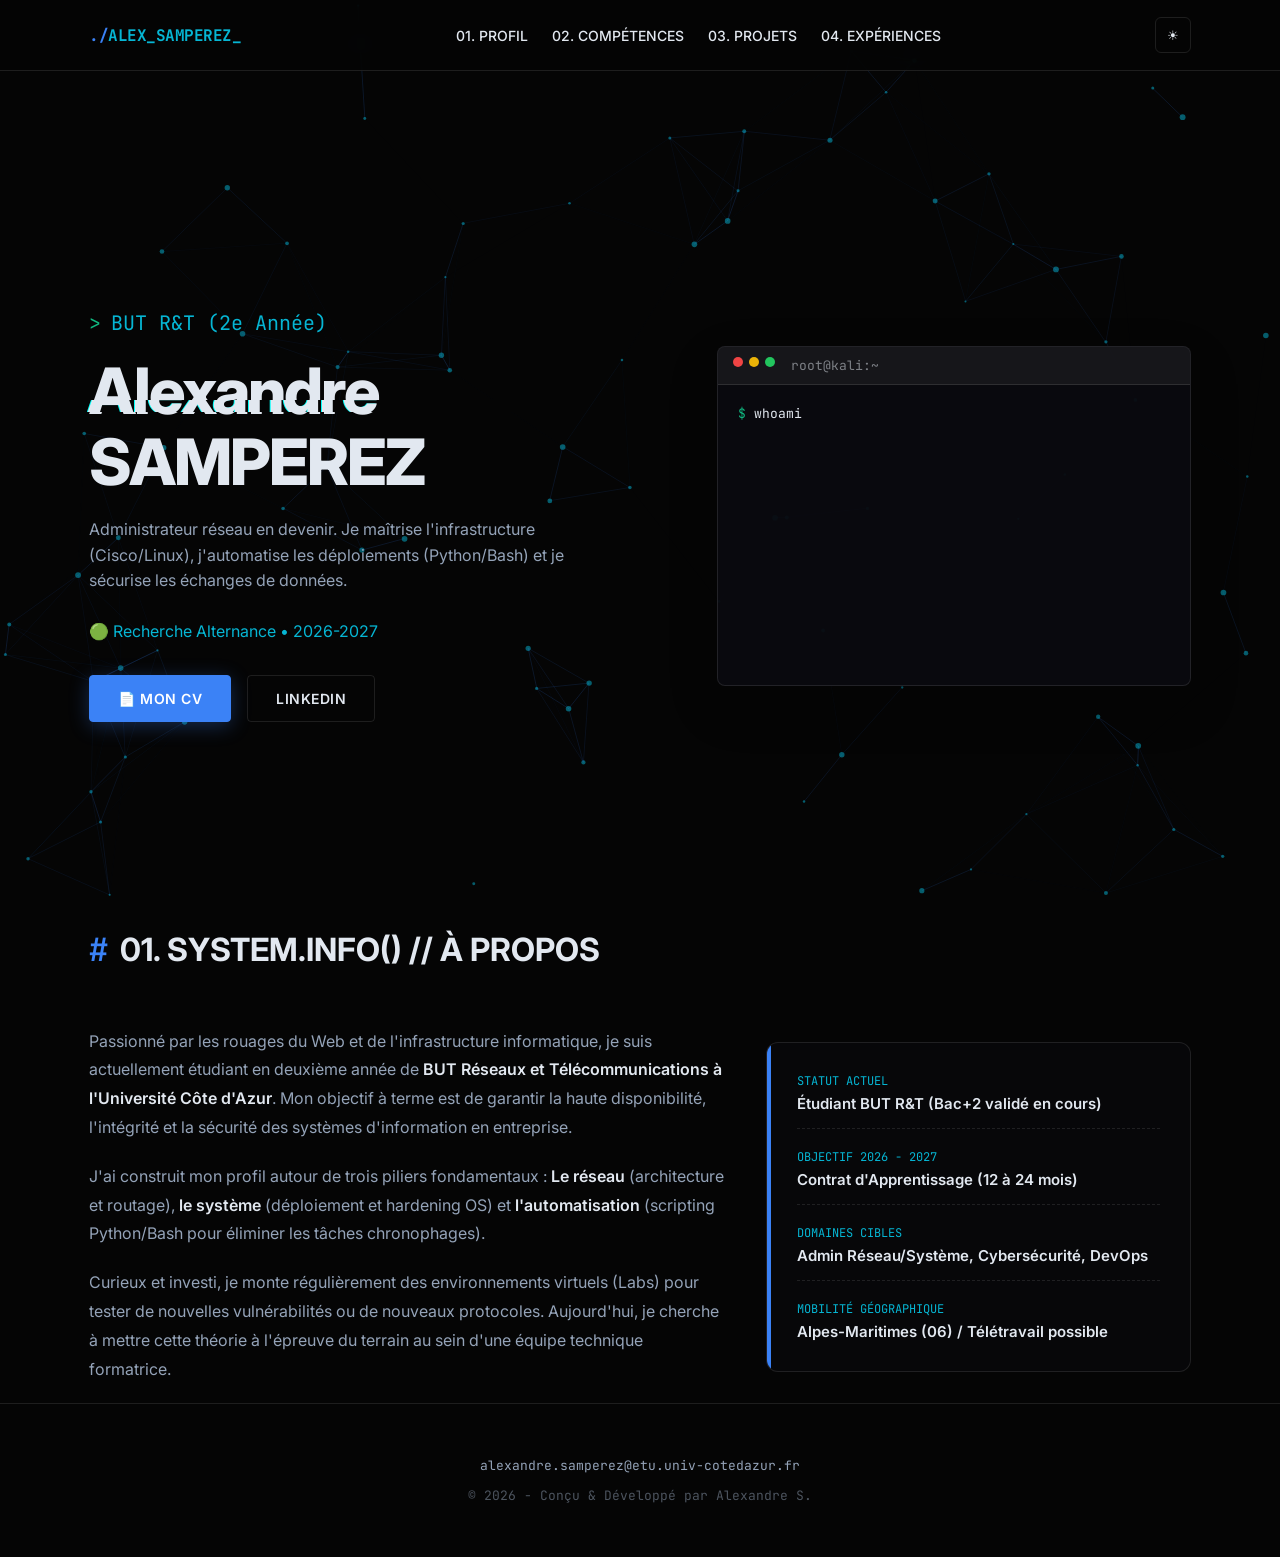
==== commit bcc042e0: "Ajout menu burger pour navigation mobile" ====
--- a/index.html
+++ b/index.html
@@ -25,6 +25,9 @@
       </nav>
       <div class="header-actions">
         <button id="themeToggle" class="btn-icon" title="Changer le thème">☀</button>
+        <button class="burger" id="burger" aria-label="Menu">
+          <span></span><span></span><span></span>
+        </button>
       </div>
     </div>
   </header>
--- a/style.css
+++ b/style.css
@@ -69,6 +69,47 @@
 @media (min-width:768px){.navlinks{display:flex}}
 .navlinks a:hover{color:var(--accent);}
 
+/* Mobile burger menu */
+.burger {
+  display: flex;
+  flex-direction: column;
+  gap: 5px;
+  cursor: pointer;
+  background: none;
+  border: none;
+  padding: 6px;
+  z-index: 200;
+}
+@media (min-width:768px){ .burger { display:none; } }
+.burger span {
+  display: block;
+  width: 22px;
+  height: 2px;
+  background: var(--text);
+  border-radius: 2px;
+  transition: all 0.3s;
+}
+.burger.active span:nth-child(1) { transform: rotate(45deg) translate(5px, 5px); }
+.burger.active span:nth-child(2) { opacity: 0; }
+.burger.active span:nth-child(3) { transform: rotate(-45deg) translate(5px, -5px); }
+
+/* Mobile nav overlay */
+.navlinks.mobile-open {
+  display: flex;
+  flex-direction: column;
+  position: fixed;
+  top: 0; left: 0;
+  width: 100%; height: 100vh;
+  background: var(--bg);
+  justify-content: center;
+  align-items: center;
+  gap: 40px;
+  font-size: 20px;
+  z-index: 150;
+  animation: fadeIn 0.3s ease;
+}
+@keyframes fadeIn { from { opacity: 0; } to { opacity: 1; } }
+
 /* Boutons Header */
 .header-actions { display:flex; gap:10px; align-items:center; }
 .btn-icon {
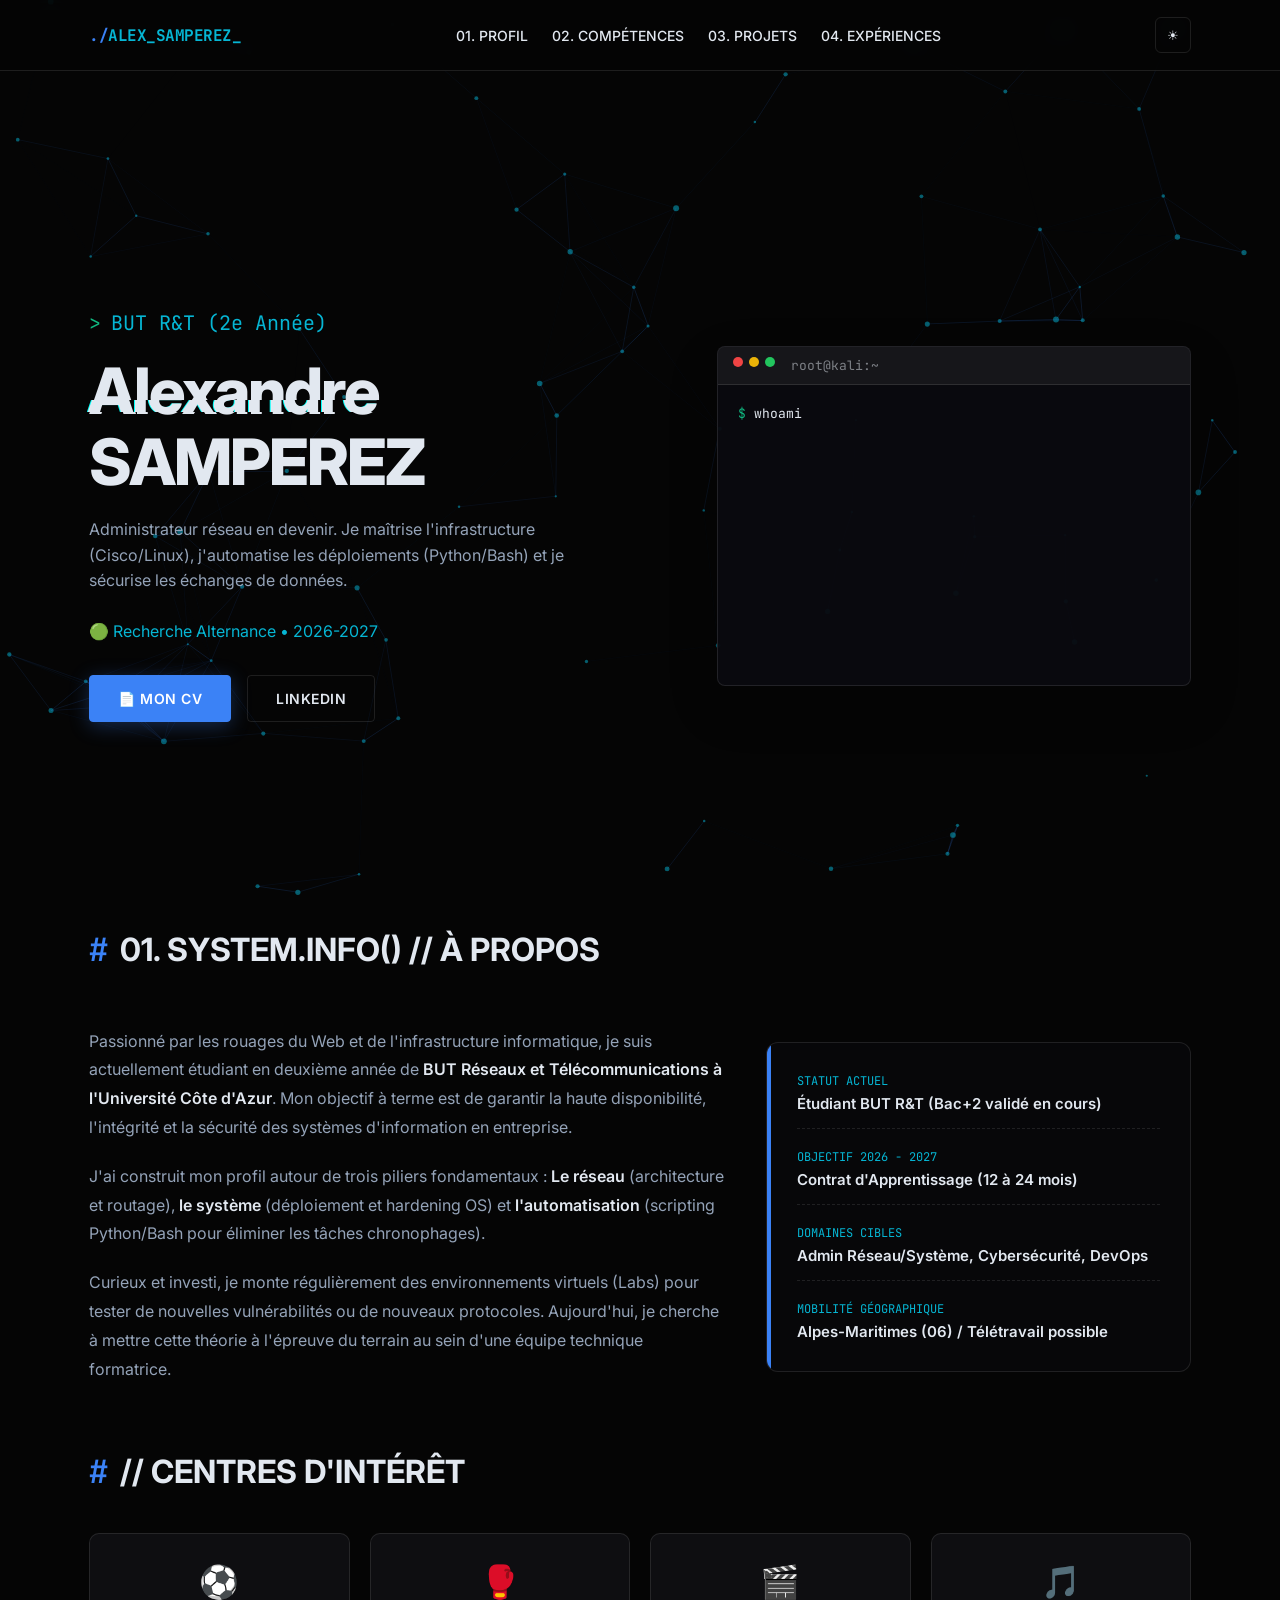
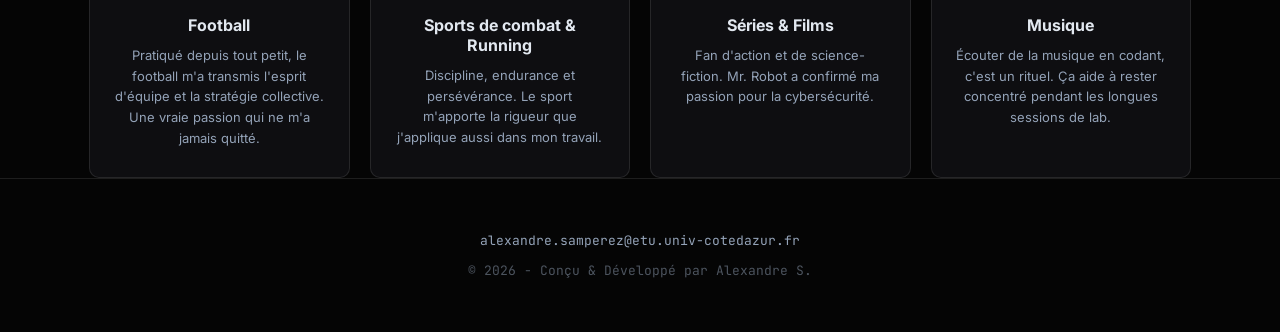
==== commit ee1571a2: "Ajout section centres d'intérêt, messages introductifs, correction accents nav" ====
--- a/index.html
+++ b/index.html
@@ -97,6 +97,33 @@
       </div>
     </section>
 
+    <section id="passions" class="container" style="padding-top: 20px;">
+      <h2 class="reveal">// CENTRES D'INTÉRÊT</h2>
+
+      <div class="passions-grid reveal">
+        <div class="passion-card">
+          <span class="passion-icon">&#x26BD;</span>
+          <h4 class="passion-title">Football</h4>
+          <p class="passion-desc">Pratiqué depuis tout petit, le football m'a transmis l'esprit d'équipe et la stratégie collective. Une vraie passion qui ne m'a jamais quitté.</p>
+        </div>
+        <div class="passion-card">
+          <span class="passion-icon">&#x1F94A;</span>
+          <h4 class="passion-title">Sports de combat & Running</h4>
+          <p class="passion-desc">Discipline, endurance et persévérance. Le sport m'apporte la rigueur que j'applique aussi dans mon travail.</p>
+        </div>
+        <div class="passion-card">
+          <span class="passion-icon">&#x1F3AC;</span>
+          <h4 class="passion-title">Séries & Films</h4>
+          <p class="passion-desc">Fan d'action et de science-fiction. Mr. Robot a confirmé ma passion pour la cybersécurité.</p>
+        </div>
+        <div class="passion-card">
+          <span class="passion-icon">&#x1F3B5;</span>
+          <h4 class="passion-title">Musique</h4>
+          <p class="passion-desc">Écouter de la musique en codant, c'est un rituel. Ça aide à rester concentré pendant les longues sessions de lab.</p>
+        </div>
+      </div>
+    </section>
+
   </main>
 
   <footer>
--- a/style.css
+++ b/style.css
@@ -31,7 +31,7 @@
 }
 
 *{box-sizing:border-box}
-html{scroll-behavior:smooth}
+html{scroll-behavior:smooth; overflow-x:hidden;}
 
 body{
   margin:0;
@@ -209,6 +209,52 @@
 
 /* --- SECTIONS COMMON --- */
 section{padding:100px 0;}
+
+/* --- PASSIONS / CENTRES D'INTÉRÊT --- */
+.passions-grid {
+  display: grid;
+  grid-template-columns: repeat(auto-fill, minmax(240px, 1fr));
+  gap: 20px;
+}
+.passion-card {
+  background: var(--card-bg);
+  border: 1px solid var(--card-border);
+  border-radius: 10px;
+  padding: 28px 24px;
+  text-align: center;
+  transition: all 0.3s;
+  position: relative;
+  overflow: hidden;
+}
+.passion-card::before {
+  content: '';
+  position: absolute;
+  top: 0; left: 0;
+  width: 100%; height: 2px;
+  background: linear-gradient(90deg, var(--pri), var(--accent));
+  transform: scaleX(0);
+  transform-origin: left;
+  transition: transform 0.4s;
+}
+.passion-card:hover::before { transform: scaleX(1); }
+.passion-card:hover {
+  transform: translateY(-4px);
+  border-color: rgba(6, 182, 212, 0.3);
+  box-shadow: 0 8px 25px -10px rgba(6, 182, 212, 0.15);
+}
+.passion-icon { font-size: 32px; display: block; margin-bottom: 14px; }
+.passion-title {
+  font-size: 16px;
+  font-weight: 700;
+  margin: 0 0 10px 0;
+  color: var(--text);
+}
+.passion-desc {
+  font-size: 13px;
+  color: var(--muted);
+  line-height: 1.6;
+  margin: 0;
+}
 h2{ font-size:32px; margin-bottom:40px; display:flex; align-items:center; gap:12px; color:var(--text);}
 h2::before{ content:"#"; color:var(--pri); font-family:var(--font-mono); }
 
@@ -259,7 +305,7 @@
    --- SECTION HEADINGS ---
    ========================================= */
 .section-heading {
-  font-size: 28px;
+  font-size: clamp(18px, 5vw, 28px);
   font-weight: 800;
   text-align: center;
   display: flex;
@@ -269,6 +315,7 @@
   margin-bottom: 8px;
   font-family: var(--font-mono);
   letter-spacing: 1px;
+  word-break: break-word;
 }
 .section-heading::before { display: none; }
 .heading-icon { font-size: 26px; opacity: 0.9; }
@@ -475,6 +522,9 @@
   opacity: 0.5;
   margin-bottom: 10px;
   transition: opacity 0.3s;
+  overflow: hidden;
+  text-overflow: ellipsis;
+  white-space: nowrap;
 }
 .sk-card:hover .sk-terminal-line { opacity: 0.9; }
 
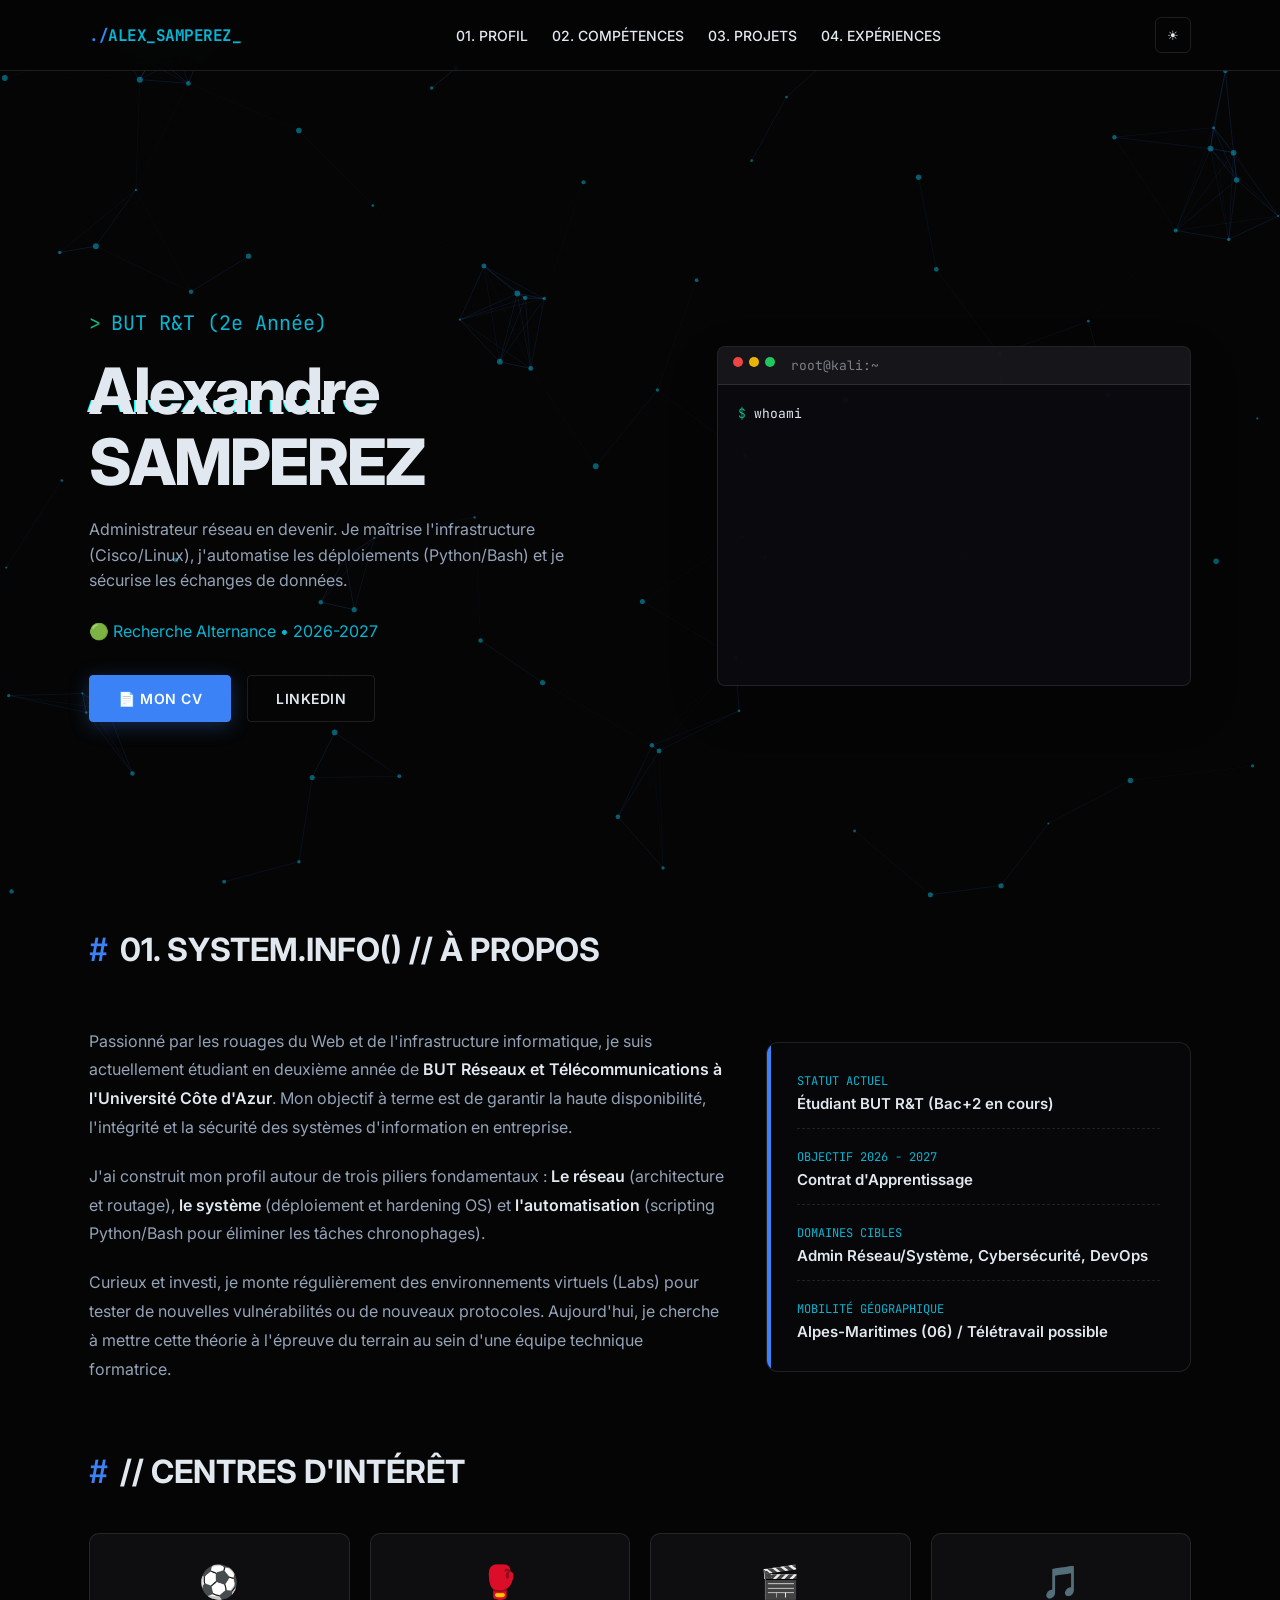
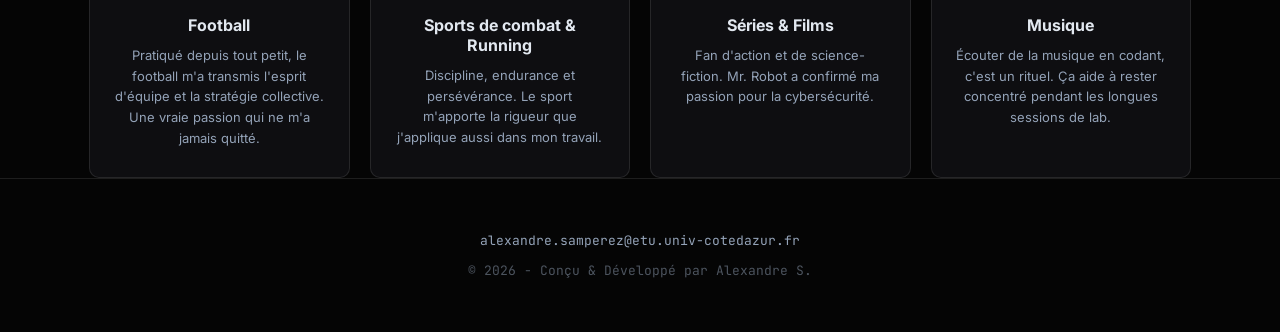
==== commit 6827d4da: "Update index.html" ====
--- a/index.html
+++ b/index.html
@@ -79,11 +79,11 @@
         <div class="id-card">
           <div class="id-item">
             <span class="id-label">Statut Actuel</span>
-            <span class="id-value">Étudiant BUT R&T (Bac+2 validé en cours)</span>
+            <span class="id-value">Étudiant BUT R&T (Bac+2 en cours)</span>
           </div>
           <div class="id-item">
             <span class="id-label">Objectif 2026 - 2027</span>
-            <span class="id-value">Contrat d'Apprentissage (12 à 24 mois)</span>
+            <span class="id-value">Contrat d'Apprentissage</span>
           </div>
           <div class="id-item">
             <span class="id-label">Domaines cibles</span>
@@ -135,4 +135,4 @@
 
   <script src="script.js"></script>
 </body>
-</html>+</html>
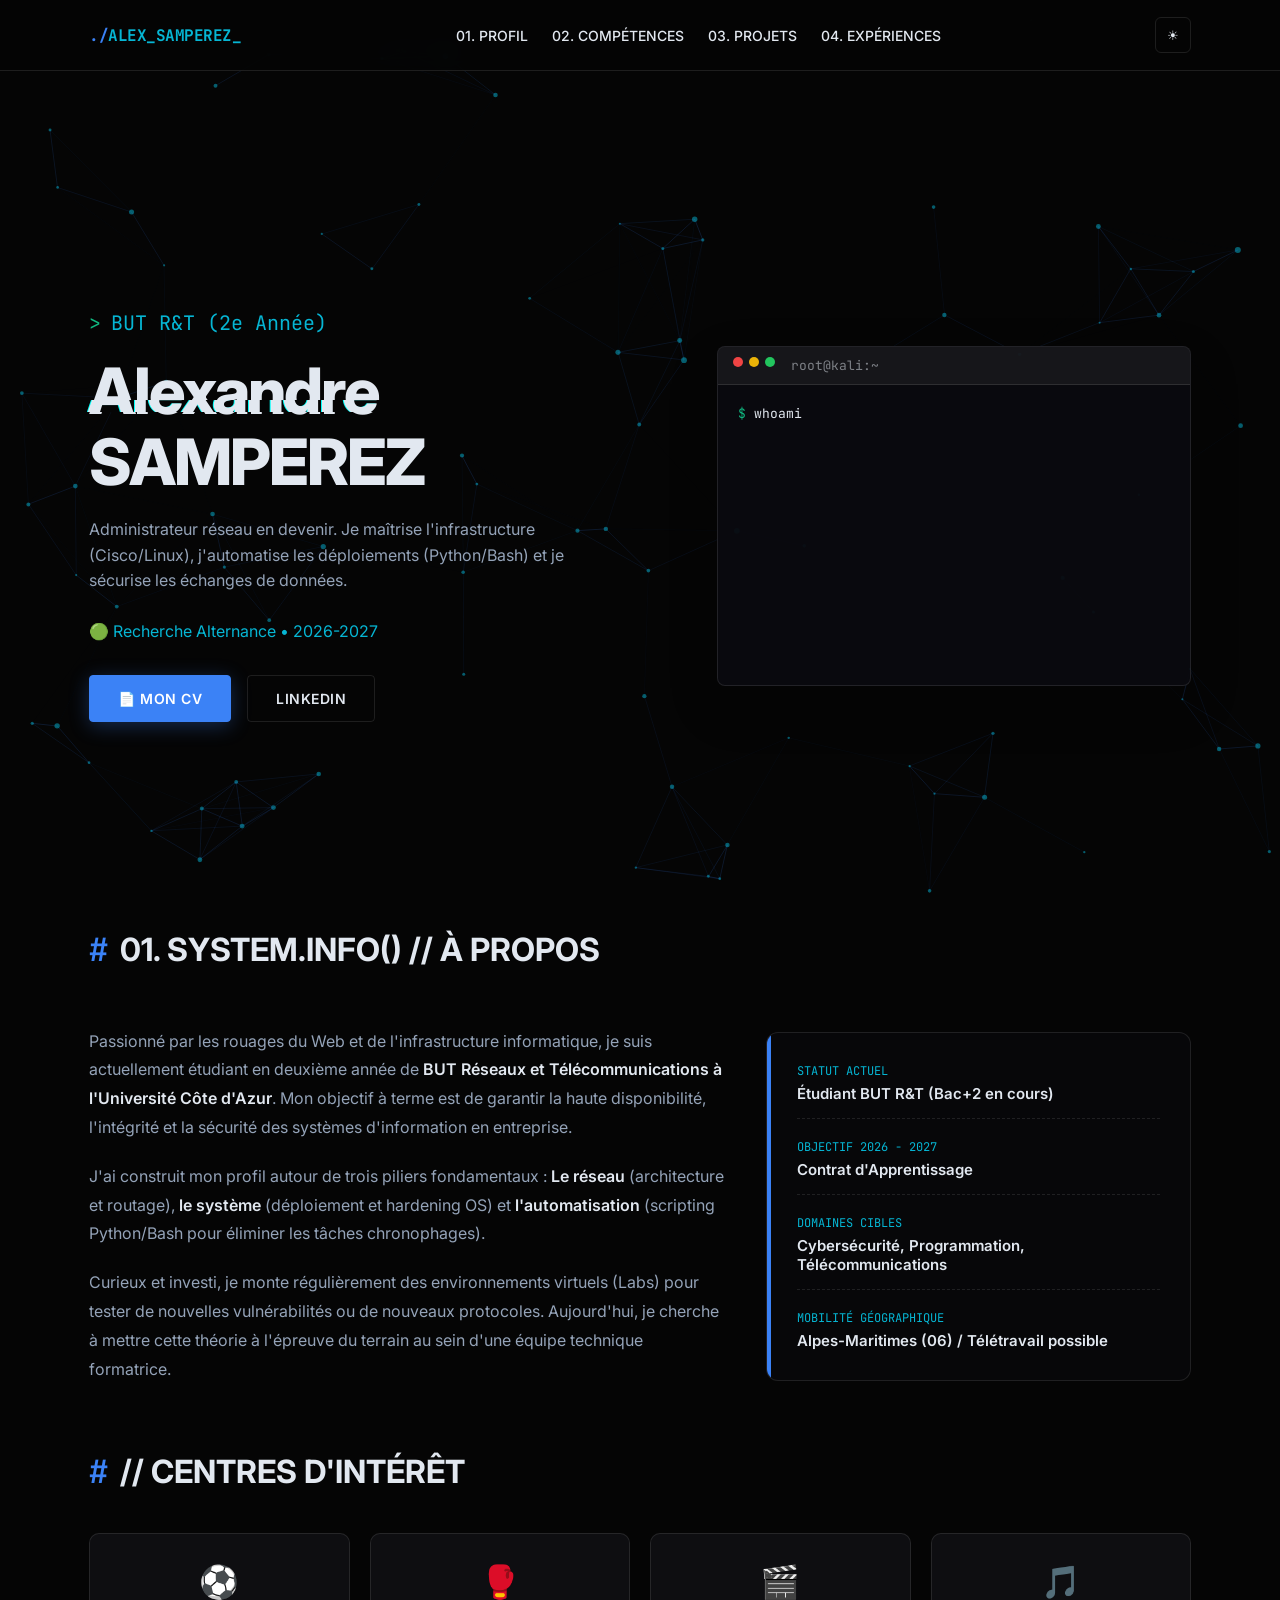
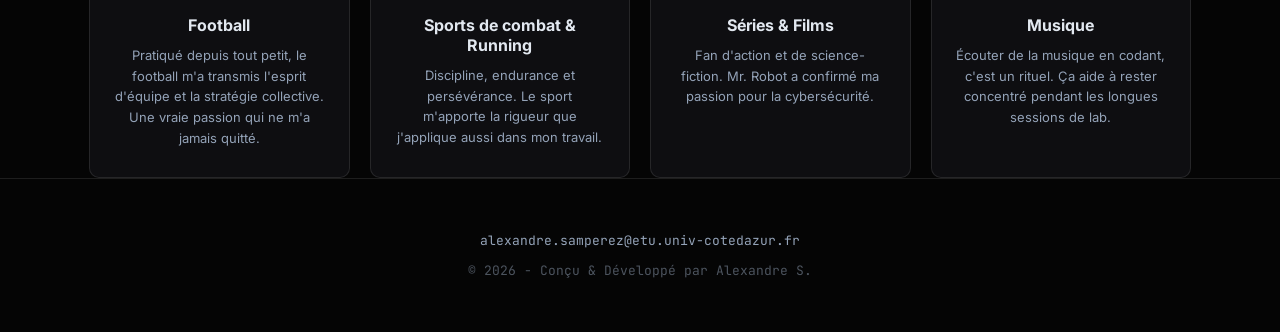
==== commit 3a351934: "Update index.html" ====
--- a/index.html
+++ b/index.html
@@ -87,7 +87,7 @@
           </div>
           <div class="id-item">
             <span class="id-label">Domaines cibles</span>
-            <span class="id-value">Admin Réseau/Système, Cybersécurité, DevOps</span>
+            <span class="id-value">Cybersécurité, Programmation, Télécommunications </span>
           </div>
           <div class="id-item">
             <span class="id-label">Mobilité Géographique</span>
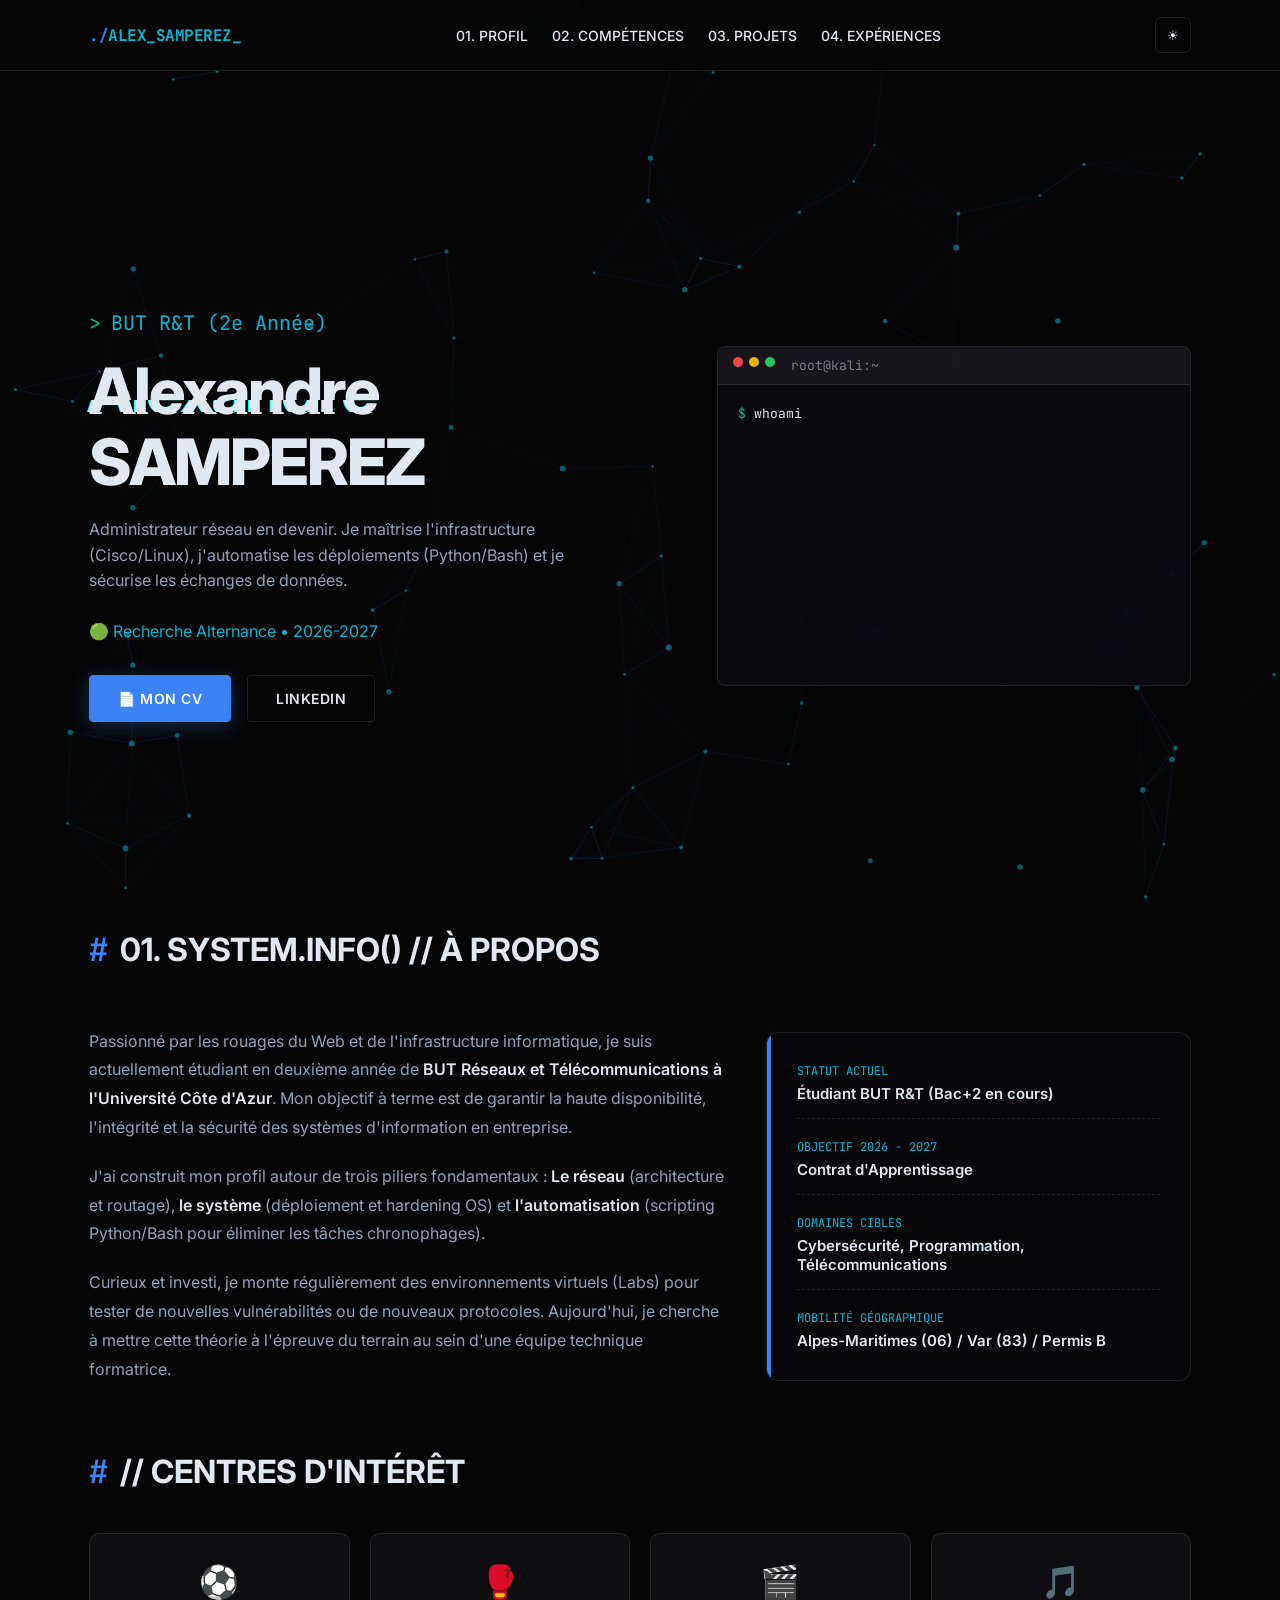
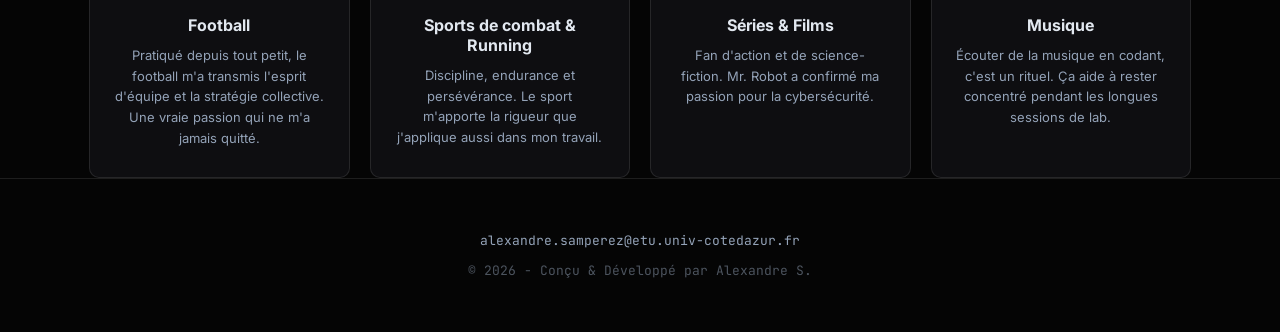
==== commit 5fbe1482: "Update geographical mobility information in index.html" ====
--- a/index.html
+++ b/index.html
@@ -91,7 +91,7 @@
           </div>
           <div class="id-item">
             <span class="id-label">Mobilité Géographique</span>
-            <span class="id-value">Alpes-Maritimes (06) / Télétravail possible</span>
+            <span class="id-value">Alpes-Maritimes (06) / Var (83) / Permis B</span>
           </div>
         </div>
       </div>
